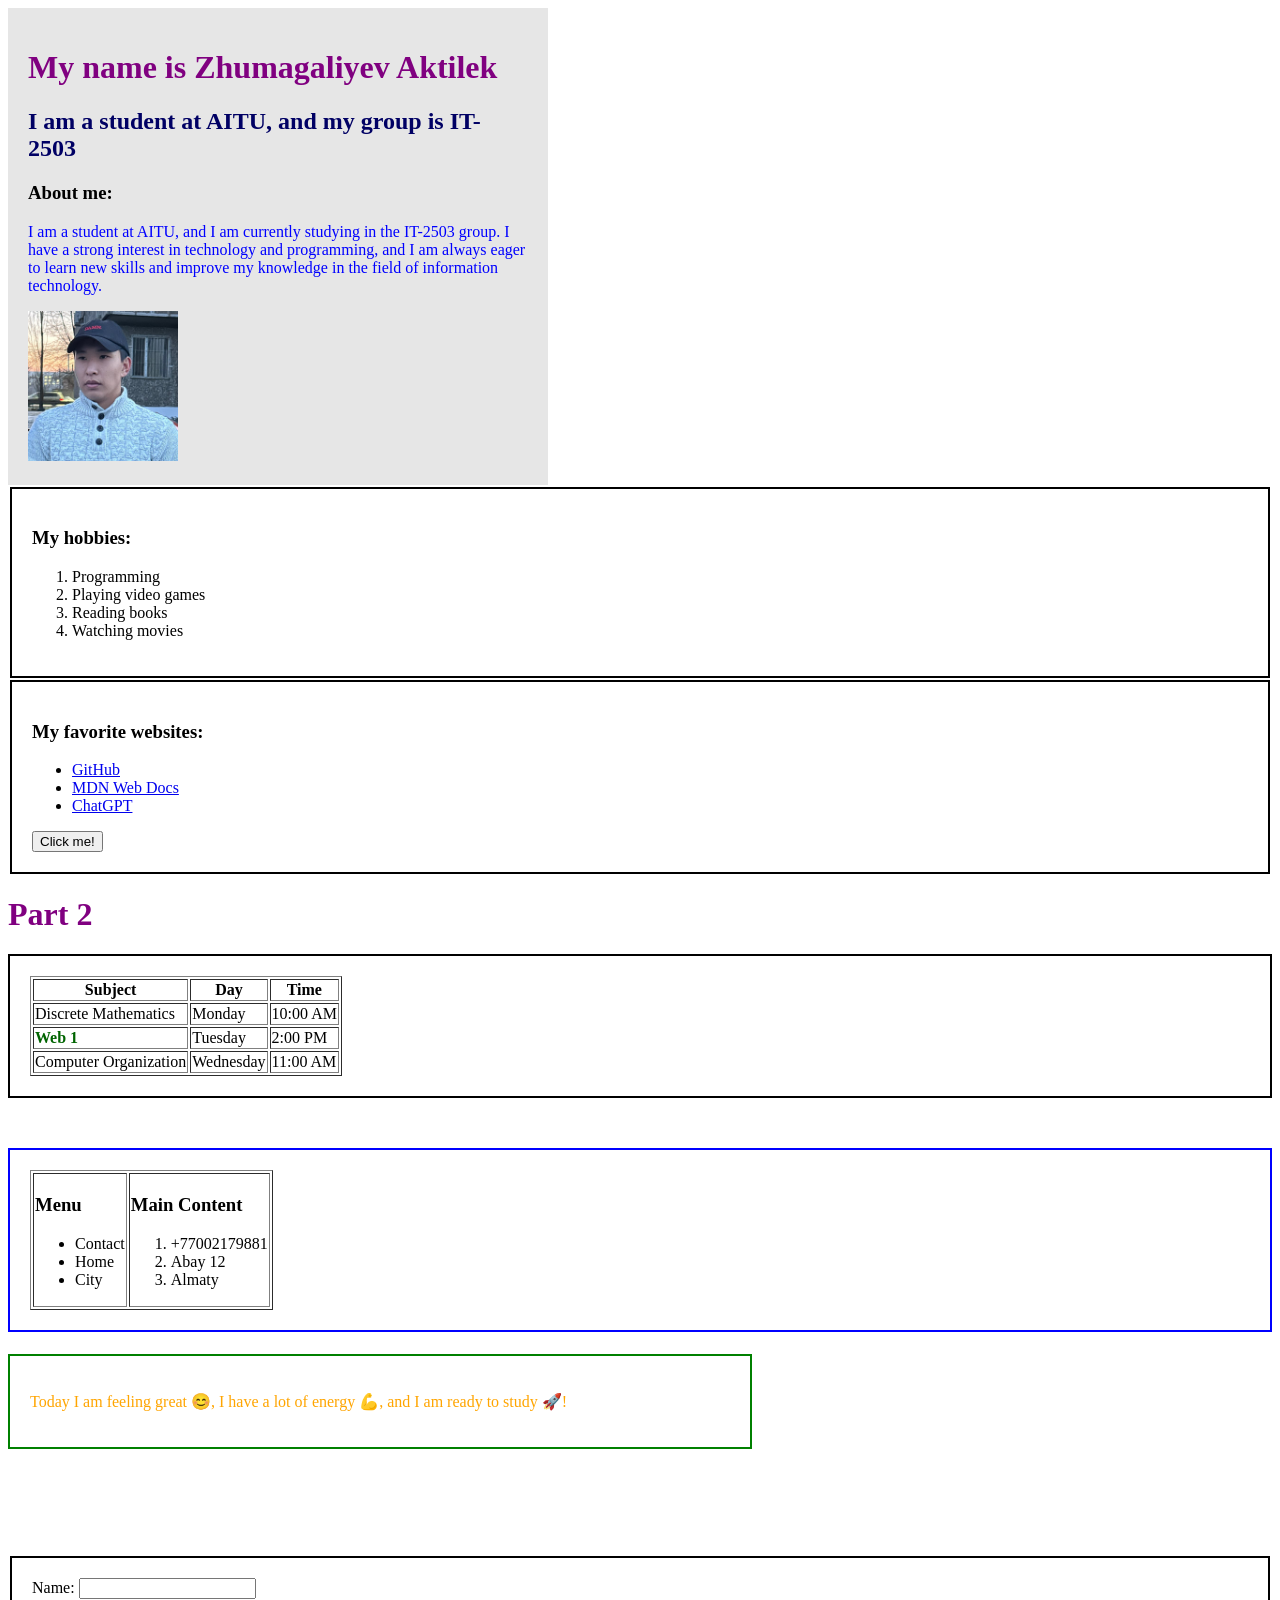
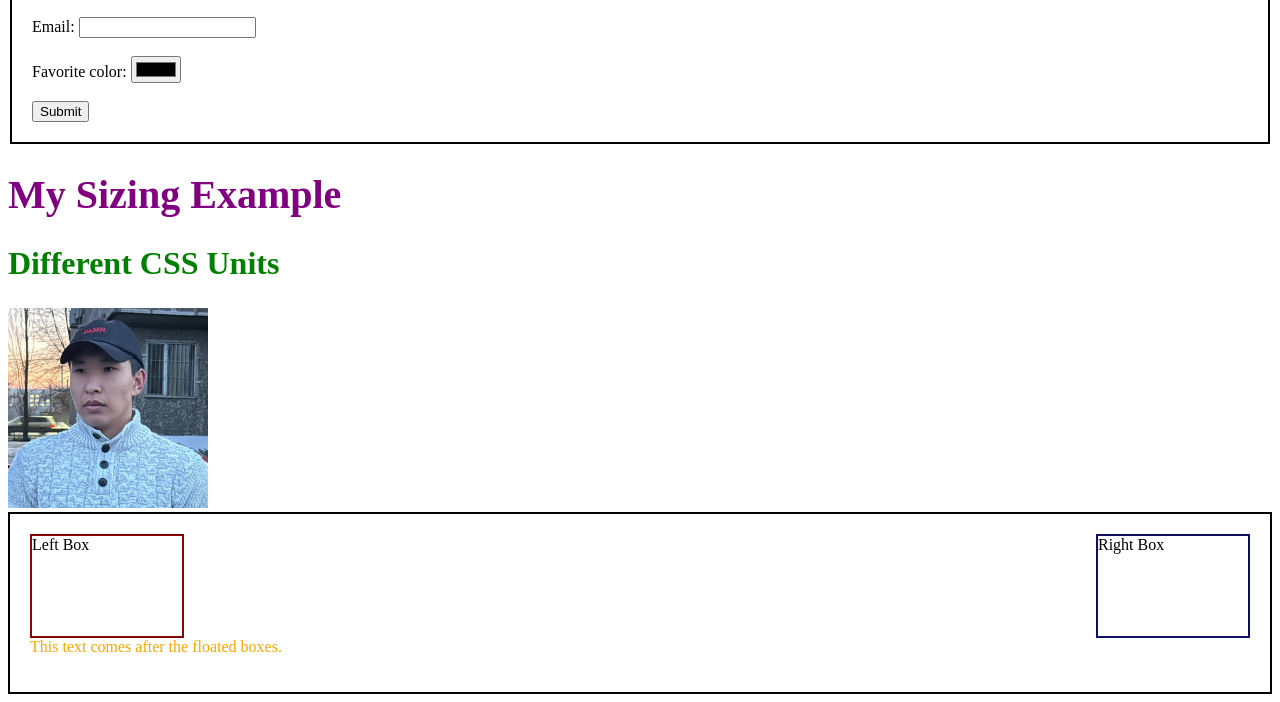
==== index.html @ 0fc62e65 "Change favicon path in index.html Updated the favicon path to point to the images directory." ====
<!DOCTYPE html>
<html lang="en">
<head>
  <meta charset="UTF-8">
  <meta name="viewport" content="width=device-width, initial-scale=1.0">
  <link rel="icon" type="image/png" href="images/logo-app.png">
  <link rel="stylesheet" href="styles.css" />
  <style>
    h1 {
      color: purple
    }
  </style>
  <title>My first webpage</title>
</head>
<body>
  <div class = "header">
  <h1>My name is Zhumagaliyev Aktilek</h1>
  <h2 id="main-title">I am a student at AITU, and my group is IT-2503</h2>
  <h3>About me:</h3>
  <p style="color:blue;">I am a student at AITU, and I am currently studying in the IT-2503 group. I have a strong interest in technology and programming, and I am always eager to learn new skills and improve my knowledge in the field of information technology.</p>
 <img src="images/77a40a22-1167-4877-a4f8-6dcf0f1b4155.jpg" alt="My photo" width="150" height="150">
</div> 

<div class="main-content">
  <h3>My hobbies:</h3>
  <ol>
    <li>Programming</li>
    <li>Playing video games</li>
    <li>Reading books</li>
    <li>Watching movies</li>
  </ol>
  </div>

  <div class="main-content">
  <h3>My favorite websites:</h3>
  <ul>
    <li><a href="https://www.github.com" target="_blank">GitHub</a></li>
    <li><a href="https://developer.mozilla.org/" target="_blank">MDN Web Docs</a></li>
    <li><a href="https://chatgpt.com/" target="_blank">ChatGPT</a></li>
  </ul>
  <button>Click me!</button>
  </div>

<h1>Part 2</h1>

<!-- Positioning example -->
<div class="position-container">

    <!-- Static -->
    <div class="static-box">
        <table border="1">
            <tr>
                <th>Subject</th>
                <th>Day</th>
                <th>Time</th>
            </tr>

            <tr>
                <td>Discrete Mathematics</td>
                <td>Monday</td>
                <td>10:00 AM</td>
            </tr>

            <tr>
                <td class="highlight">Web 1</td>
                <td>Tuesday</td>
                <td>2:00 PM</td>
            </tr>

            <tr>
                <td>Computer Organization</td>
                <td>Wednesday</td>
                <td>11:00 AM</td>
            </tr>
        </table>
    </div>

    <!-- Relative -->
    <div class="relative-box">
        <table border="1">
            <tr>
                <td>
                    <h3>Menu</h3>
                    <ul>
                        <li>Contact</li>
                        <li>Home</li>
                        <li>City</li>
                    </ul>
                </td>

                <td>
                    <h3>Main Content</h3>
                    <ol>
                        <li>+77002179881</li>
                        <li>Abay 12</li>
                        <li>Almaty</li>
                    </ol>
                </td>
            </tr>
        </table>
    </div>

    <!-- Absolute -->
    <div class="absolute-box">
        <p>
            Today I am feeling great 😊,
            I have a lot of energy 💪,
            and I am ready to study 🚀!
        </p>
    </div>

</div>

<!-- Form -->
<div class="main-content">
    <form>
        <label>Name:</label>
        <input type="text">
        <br><br>

        <label>Email:</label>
        <input type="email">
        <br><br>

        <label>Favorite color:</label>
        <input type="color">
        <br><br>

        <button>Submit</button>
    </form>
</div>

<div class="sizing-example">
    <h1>My Sizing Example</h1>
    <h2>Different CSS Units</h2>
    <img src="images/77a40a22-1167-4877-a4f8-6dcf0f1b4155.jpg" alt="My photo">
</div>

<div class="float-container">
    <div class="left-box">Left Box</div>
    <div class="right-box">Right Box</div>

    <p class="clear-text">
        This text comes after the floated boxes.
    </p>
</div>
</body>
</html>
---- styles.css ----
h2 {
  color: green
}

p {
  color: orange
}

.highlight {
  color: rgb(0, 100, 0);
  font-weight: bold;
}

#main-title {
    color: rgb(0, 0, 100);
    font-weight: bold;
}

.header {
    background-color: rgb(230, 230, 230);
    padding: 20px;
    width: 500px;
}

.main-content {
    border: 2px solid black;
    margin: 2px;
    padding: 20px;
}

.position-container {
    position: relative;
    min-height: 600px;
}

.static-box {
    position: static;
    border: 2px solid black;
    padding: 20px;
    margin-bottom: 40px;
}

.relative-box {
    position: relative;
    top: 10px;
    border: 2px solid blue;
    padding: 20px;
    margin-bottom: 40px;
}

.absolute-box {
    position: absolute;
    top: 400px;
    left: 0;
    border: 2px solid green;
    padding: 20px;
    width: 700px;
}

.sizing-example {
    font-size: 16px;
}

.sizing-example h1 {
    font-size: 40px;
}

.sizing-example h2 {
    font-size: 2em;
}

.sizing-example img {
    width: 50%;
    height: 200px;
    width: 200px
}

.float-container {
    border: 2px solid black;
    padding: 20px;
}

.left-box {
    float: left;
    width: 150px;
    height: 100px;
    border: 2px solid rgb(137, 4, 4);
}

.right-box {
    float: right;
    width: 150px;
    height: 100px;
    border: 2px solid rgb(16, 16, 99);
}

.clear-text {
    clear: both;
}
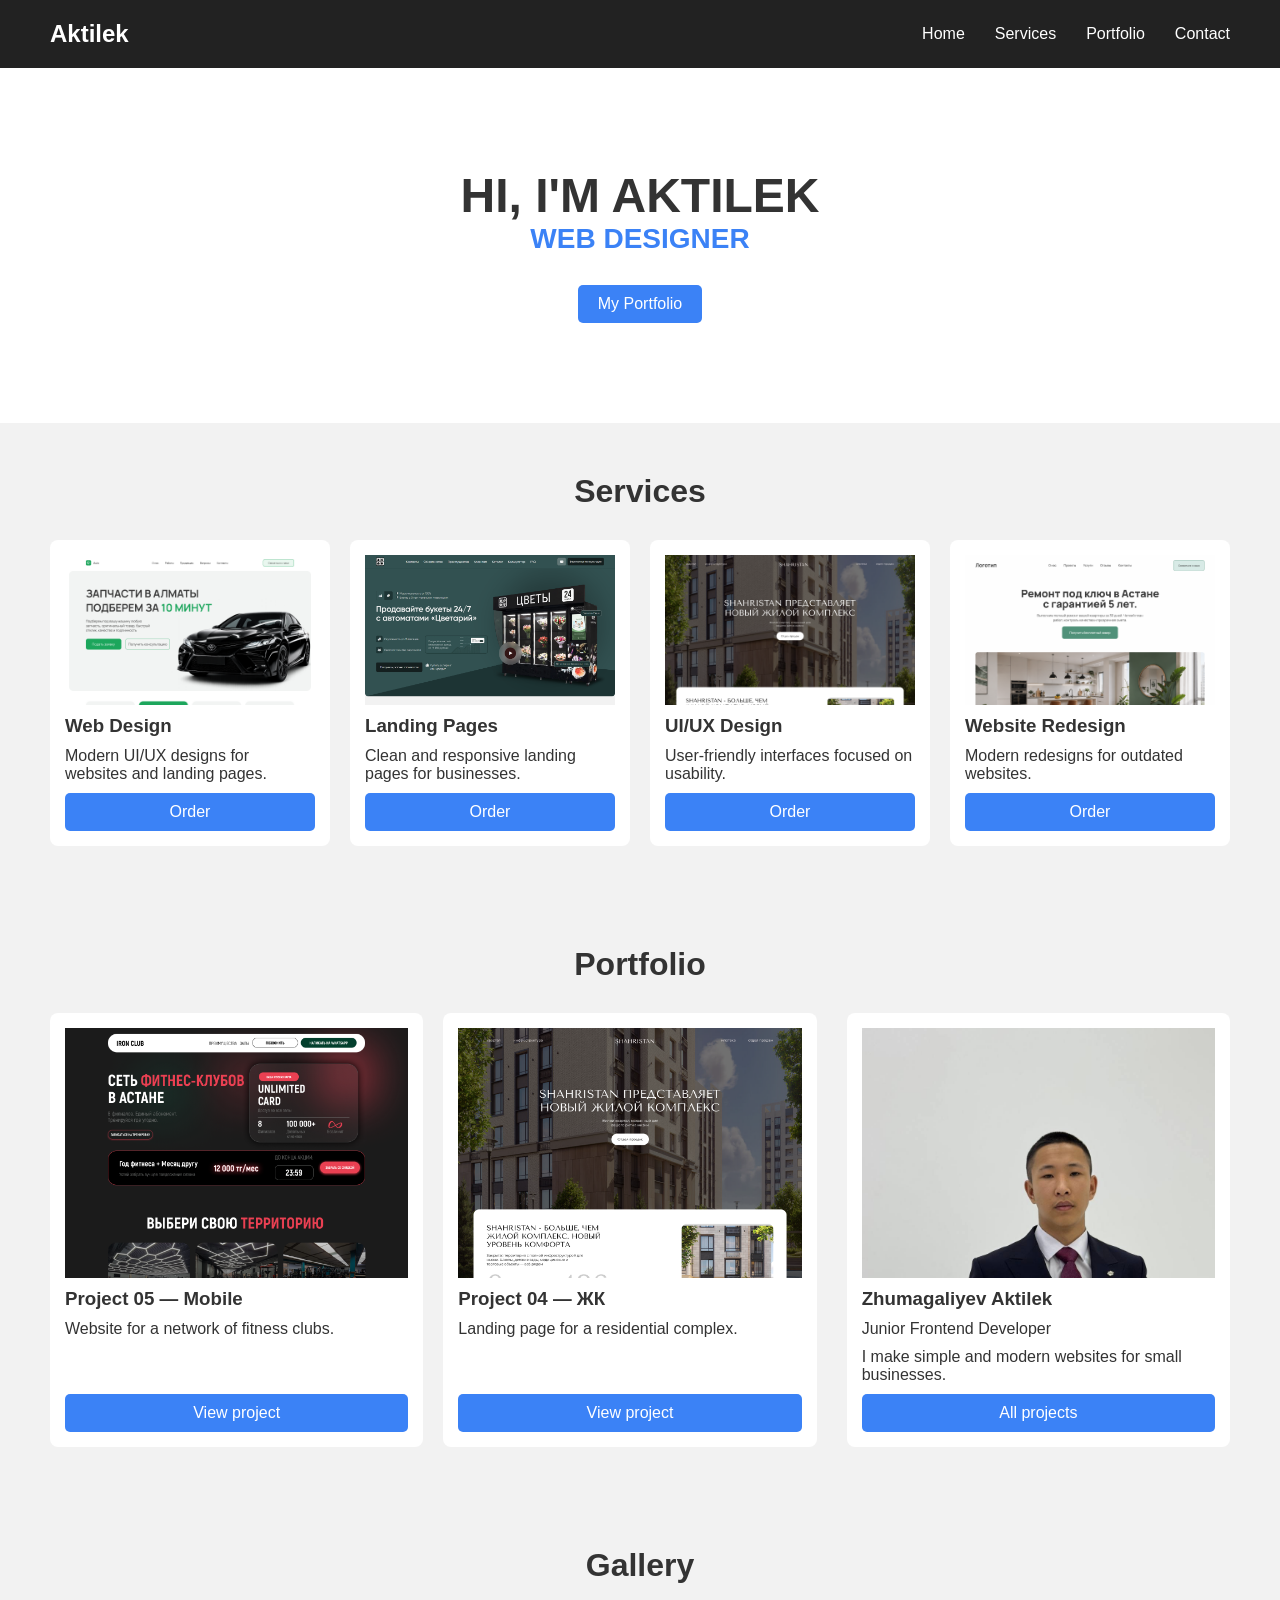
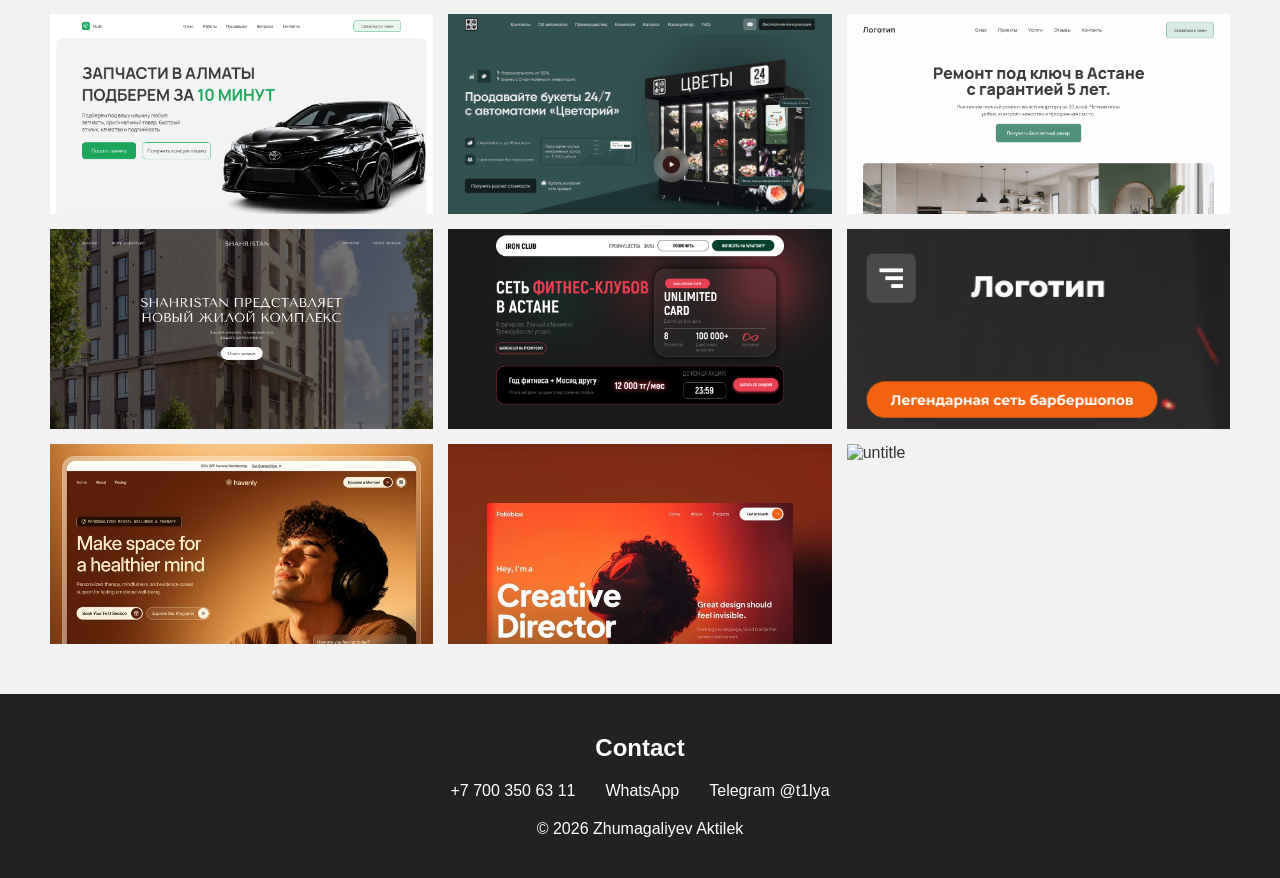
==== commit 0acf904e: "Assignment 2: Flexbox and Grid" ====
--- a/index.html
+++ b/index.html
@@ -1,148 +1,145 @@
 <!DOCTYPE html>
 <html lang="en">
 <head>
-  <meta charset="UTF-8">
-  <meta name="viewport" content="width=device-width, initial-scale=1.0">
-  <link rel="icon" type="image/png" href="images/logo-app.png">
-  <link rel="stylesheet" href="styles.css" />
-  <style>
-    h1 {
-      color: purple
-    }
-  </style>
-  <title>My first webpage</title>
+    <meta charset="UTF-8">
+    <meta name="viewport" content="width=device-width, initial-scale=1.0">
+    <title>Aktilek - Web Designer</title>
+    <link rel="stylesheet" href="styles.css">
 </head>
 <body>
-  <div class = "header">
-  <h1>My name is Zhumagaliyev Aktilek</h1>
-  <h2 id="main-title">I am a student at AITU, and my group is IT-2503</h2>
-  <h3>About me:</h3>
-  <p style="color:blue;">I am a student at AITU, and I am currently studying in the IT-2503 group. I have a strong interest in technology and programming, and I am always eager to learn new skills and improve my knowledge in the field of information technology.</p>
- <img src="images/77a40a22-1167-4877-a4f8-6dcf0f1b4155.jpg" alt="My photo" width="150" height="150">
-</div> 
 
-<div class="main-content">
-  <h3>My hobbies:</h3>
-  <ol>
-    <li>Programming</li>
-    <li>Playing video games</li>
-    <li>Reading books</li>
-    <li>Watching movies</li>
-  </ol>
-  </div>
+    <header class="header">
+        <div class="logo">Aktilek</div>
+        <nav class="nav">
+            <a href="#home">Home</a>
+            <a href="#services">Services</a>
+            <a href="#portfolio">Portfolio</a>
+            <a href="#contact">Contact</a>
+        </nav>
+    </header>
 
-  <div class="main-content">
-  <h3>My favorite websites:</h3>
-  <ul>
-    <li><a href="https://www.github.com" target="_blank">GitHub</a></li>
-    <li><a href="https://developer.mozilla.org/" target="_blank">MDN Web Docs</a></li>
-    <li><a href="https://chatgpt.com/" target="_blank">ChatGPT</a></li>
-  </ul>
-  <button>Click me!</button>
-  </div>
+    <section class="hero" id="home">
+        <h1>Hi, I'm Aktilek</h1>
+        <h2>Web Designer</h2>
+        <a href="portfolio.html" class="btn">My Portfolio</a>
+    </section>
 
-<h1>Part 2</h1>
+    <section id="services">
+        <h2 class="title">Services</h2>
 
-<!-- Positioning example -->
-<div class="position-container">
+        <div class="cards">
+            <div class="card">
+                <img src="images/iauto.png" alt="Web Design">
+                <h3>Web Design</h3>
+                <p>Modern UI/UX designs for websites and landing pages.</p>
+                <a href="https://wa.me/77003506311" class="btn">Order</a>
+            </div>
 
-    <!-- Static -->
-    <div class="static-box">
-        <table border="1">
-            <tr>
-                <th>Subject</th>
-                <th>Day</th>
-                <th>Time</th>
-            </tr>
+            <div class="card">
+                <img src="images/flowers.png" alt="Landing Pages">
+                <h3>Landing Pages</h3>
+                <p>Clean and responsive landing pages for businesses.</p>
+                <a href="https://wa.me/77003506311" class="btn">Order</a>
+            </div>
 
-            <tr>
-                <td>Discrete Mathematics</td>
-                <td>Monday</td>
-                <td>10:00 AM</td>
-            </tr>
+            <div class="card">
+                <img src="images/zhk.png" alt="UI/UX Design">
+                <h3>UI/UX Design</h3>
+                <p>User-friendly interfaces focused on usability.</p>
+                <a href="https://wa.me/77003506311" class="btn">Order</a>
+            </div>
 
-            <tr>
-                <td class="highlight">Web 1</td>
-                <td>Tuesday</td>
-                <td>2:00 PM</td>
-            </tr>
+            <div class="card">
+                <img src="images/remont.png" alt="Website Redesign">
+                <h3>Website Redesign</h3>
+                <p>Modern redesigns for outdated websites.</p>
+                <a href="https://wa.me/77003506311" class="btn">Order</a>
+            </div>
+        </div>
+    </section>
 
-            <tr>
-                <td>Computer Organization</td>
-                <td>Wednesday</td>
-                <td>11:00 AM</td>
-            </tr>
-        </table>
-    </div>
+    <section id="portfolio">
+        <h2 class="title">Portfolio</h2>
 
-    <!-- Relative -->
-    <div class="relative-box">
-        <table border="1">
-            <tr>
-                <td>
-                    <h3>Menu</h3>
-                    <ul>
-                        <li>Contact</li>
-                        <li>Home</li>
-                        <li>City</li>
-                    </ul>
-                </td>
+        <div class="portfolio">
+            <div class="projects">
+                <div class="project">
+                    <img src="images/fitness.png" alt="Mobile">
+                    <h3>Project 05 — Mobile</h3>
+                    <p>Website for a network of fitness clubs.</p>
+                    <a href="images/fitness.png" class="btn">View project</a>
+                </div>
 
-                <td>
-                    <h3>Main Content</h3>
-                    <ol>
-                        <li>+77002179881</li>
-                        <li>Abay 12</li>
-                        <li>Almaty</li>
-                    </ol>
-                </td>
-            </tr>
-        </table>
-    </div>
+                <div class="project">
+                    <img src="images/zhk.png" alt="ЖК">
+                    <h3>Project 04 — ЖК</h3>
+                    <p>Landing page for a residential complex.</p>
+                    <a href="images/zhk.png" class="btn">View project</a>
+                </div>
+            </div>
 
-    <!-- Absolute -->
-    <div class="absolute-box">
-        <p>
-            Today I am feeling great 😊,
-            I have a lot of energy 💪,
-            and I am ready to study 🚀!
-        </p>
-    </div>
+            <aside class="info">
+                <img src="images/photo.jpg" alt="Aktilek">
+                <h3>Zhumagaliyev Aktilek</h3>
+                <p>Junior Frontend Developer</p>
+                <p>I make simple and modern websites for small businesses.</p>
+                <a href="portfolio.html" class="btn">All projects</a>
+            </aside>
+        </div>
+    </section>
 
-</div>
+    <section id="gallery">
+        <h2 class="title">Gallery</h2>
 
-<!-- Form -->
-<div class="main-content">
-    <form>
-        <label>Name:</label>
-        <input type="text">
-        <br><br>
+        <div class="gallery">
+            <div class="gallery-item">
+                <img src="images/iauto.png" alt="iauto">
+                <p class="caption">Project 01 — iauto</p>
+            </div>
+            <div class="gallery-item">
+                <img src="images/flowers.png" alt="flowers">
+                <p class="caption">Project 02 — flowers</p>
+            </div>
+            <div class="gallery-item">
+                <img src="images/remont.png" alt="remont">
+                <p class="caption">Project 03 — remont</p>
+            </div>
+            <div class="gallery-item">
+                <img src="images/zhk.png" alt="ЖК">
+                <p class="caption">Project 04 — ЖК</p>
+            </div>
+            <div class="gallery-item">
+                <img src="images/fitness.png" alt="Mobile">
+                <p class="caption">Project 05 — Mobile</p>
+            </div>
+            <div class="gallery-item">
+                <img src="images/barber.png" alt="Барбер">
+                <p class="caption">Project 06 — Барбер</p>
+            </div>
+            <div class="gallery-item">
+                <img src="images/pin1.jpg" alt="untitle">
+                <p class="caption">Project 07 — untitle</p>
+            </div>
+            <div class="gallery-item">
+                <img src="images/pin2.jpg" alt="untitle">
+                <p class="caption">Project 08 — untitle</p>
+            </div>
+            <div class="gallery-item">
+                <img src="images/pin3.jpg" alt="untitle">
+                <p class="caption">Project 09 — untitle</p>
+            </div>
+        </div>
+    </section>
 
-        <label>Email:</label>
-        <input type="email">
-        <br><br>
+    <footer class="footer" id="contact">
+        <h2>Contact</h2>
+        <div class="contacts">
+            <a href="tel:+77003506311">+7 700 350 63 11</a>
+            <a href="https://wa.me/77003506311">WhatsApp</a>
+            <a href="https://t.me/t1lya">Telegram @t1lya</a>
+        </div>
+        <p>© 2026 Zhumagaliyev Aktilek</p>
+    </footer>
 
-        <label>Favorite color:</label>
-        <input type="color">
-        <br><br>
-
-        <button>Submit</button>
-    </form>
-</div>
-
-<div class="sizing-example">
-    <h1>My Sizing Example</h1>
-    <h2>Different CSS Units</h2>
-    <img src="images/77a40a22-1167-4877-a4f8-6dcf0f1b4155.jpg" alt="My photo">
-</div>
-
-<div class="float-container">
-    <div class="left-box">Left Box</div>
-    <div class="right-box">Right Box</div>
-
-    <p class="clear-text">
-        This text comes after the floated boxes.
-    </p>
-</div>
 </body>
 </html>
--- a/styles.css
+++ b/styles.css
@@ -1,99 +1,243 @@
-h2 {
-  color: green
-}
-
-p {
-  color: orange
-}
-
-.highlight {
-  color: rgb(0, 100, 0);
-  font-weight: bold;
-}
-
-#main-title {
-    color: rgb(0, 0, 100);
+* {
+    margin: 0;
+    padding: 0;
+    box-sizing: border-box;
+}
+
+body {
+    font-family: Arial, sans-serif;
+    color: #333;
+    background-color: #f2f2f2;
+}
+
+a {
+    color: inherit;
+    text-decoration: none;
+}
+
+img {
+    display: block;
+    width: 100%;
+}
+
+section {
+    padding: 50px;
+}
+
+.title {
+    text-align: center;
+    font-size: 32px;
+    margin-bottom: 30px;
+}
+
+.btn {
+    display: inline-block;
+    padding: 10px 20px;
+    background-color: #3b82f6;
+    color: white;
+    text-align: center;
+    border-radius: 5px;
+}
+
+.btn:hover {
+    background-color: #2563eb;
+}
+
+.header {
+    display: flex;
+    justify-content: space-between;
+    align-items: center;
+    padding: 20px 50px;
+    background-color: #222;
+    color: white;
+    grid-area: header;
+}
+
+.logo {
+    font-size: 24px;
     font-weight: bold;
 }
 
-.header {
-    background-color: rgb(230, 230, 230);
-    padding: 20px;
-    width: 500px;
-}
-
-.main-content {
-    border: 2px solid black;
-    margin: 2px;
-    padding: 20px;
-}
-
-.position-container {
+.nav {
+    display: flex;
+    gap: 30px;
+}
+
+.nav a:hover {
+    color: #3b82f6;
+}
+
+.hero {
+    padding: 100px 20px;
+    text-align: center;
+    background-color: white;
+}
+
+.hero h1 {
+    font-size: 48px;
+    text-transform: uppercase;
+}
+
+.hero h2 {
+    font-size: 28px;
+    color: #3b82f6;
+    text-transform: uppercase;
+    margin-bottom: 30px;
+}
+
+.cards {
+    display: flex;
+    gap: 20px;
+}
+
+.card {
+    flex: 1;
+    display: flex;
+    flex-direction: column;
+    gap: 10px;
+    padding: 15px;
+    background-color: white;
+    border-radius: 8px;
+}
+
+.card:hover {
+    box-shadow: 0 5px 15px rgba(0, 0, 0, 0.2);
+}
+
+.card img {
+    height: 150px;
+    object-fit: cover;
+    object-position: top;
+}
+
+.card p {
+    flex: 1;
+}
+
+.portfolio {
+    display: grid;
+    grid-template-columns: 2fr 1fr;
+    gap: 30px;
+}
+
+.projects {
+    display: grid;
+    grid-template-columns: 1fr 1fr;
+    gap: 20px;
+}
+
+.project {
+    display: flex;
+    flex-direction: column;
+    gap: 10px;
+    padding: 15px;
+    background-color: white;
+    border-radius: 8px;
+}
+
+.project img {
+    height: 250px;
+    object-fit: cover;
+    object-position: top;
+}
+
+.project p {
+    flex: 1;
+}
+
+.info {
+    display: flex;
+    flex-direction: column;
+    gap: 10px;
+    padding: 15px;
+    background-color: white;
+    border-radius: 8px;
+    align-self: start;
+}
+
+.info img {
+    height: 250px;
+    object-fit: cover;
+    object-position: top;
+}
+
+.gallery {
+    display: grid;
+    grid-template-columns: repeat(3, 1fr);
+    grid-template-rows: repeat(3, 200px);
+    gap: 15px;
+}
+
+.gallery-item {
     position: relative;
-    min-height: 600px;
-}
-
-.static-box {
-    position: static;
-    border: 2px solid black;
-    padding: 20px;
-    margin-bottom: 40px;
-}
-
-.relative-box {
-    position: relative;
-    top: 10px;
-    border: 2px solid blue;
-    padding: 20px;
-    margin-bottom: 40px;
-}
-
-.absolute-box {
+}
+
+.gallery-item img {
+    height: 100%;
+    object-fit: cover;
+    object-position: top;
+}
+
+.caption {
+    display: none;
     position: absolute;
-    top: 400px;
+    bottom: 0;
     left: 0;
-    border: 2px solid green;
-    padding: 20px;
-    width: 700px;
-}
-
-.sizing-example {
-    font-size: 16px;
-}
-
-.sizing-example h1 {
-    font-size: 40px;
-}
-
-.sizing-example h2 {
-    font-size: 2em;
-}
-
-.sizing-example img {
-    width: 50%;
-    height: 200px;
-    width: 200px
-}
-
-.float-container {
-    border: 2px solid black;
-    padding: 20px;
-}
-
-.left-box {
-    float: left;
+    width: 100%;
+    padding: 15px;
+    background-color: rgba(0, 0, 0, 0.7);
+    color: white;
+}
+
+.gallery-item:hover .caption {
+    display: block;
+}
+
+.footer {
+    padding: 40px 20px;
+    text-align: center;
+    background-color: #222;
+    color: white;
+    grid-area: footer;
+}
+
+.contacts {
+    display: flex;
+    justify-content: center;
+    gap: 30px;
+    margin: 20px 0;
+}
+
+.contacts a:hover {
+    color: #3b82f6;
+}
+
+.page {
+    display: grid;
+    grid-template-columns: 250px 1fr;
+    grid-template-rows: auto 1fr auto;
+    grid-template-areas:
+        "header header"
+        "sidebar main"
+        "footer footer";
+    min-height: 100vh;
+}
+
+.sidebar {
+    grid-area: sidebar;
+    display: flex;
+    flex-direction: column;
+    gap: 10px;
+    padding: 30px 20px;
+    background-color: white;
+}
+
+.avatar {
     width: 150px;
-    height: 100px;
-    border: 2px solid rgb(137, 4, 4);
-}
-
-.right-box {
-    float: right;
-    width: 150px;
-    height: 100px;
-    border: 2px solid rgb(16, 16, 99);
-}
-
-.clear-text {
-    clear: both;
-}
+    border-radius: 50%;
+}
+
+.main {
+    grid-area: main;
+    padding: 30px;
+}
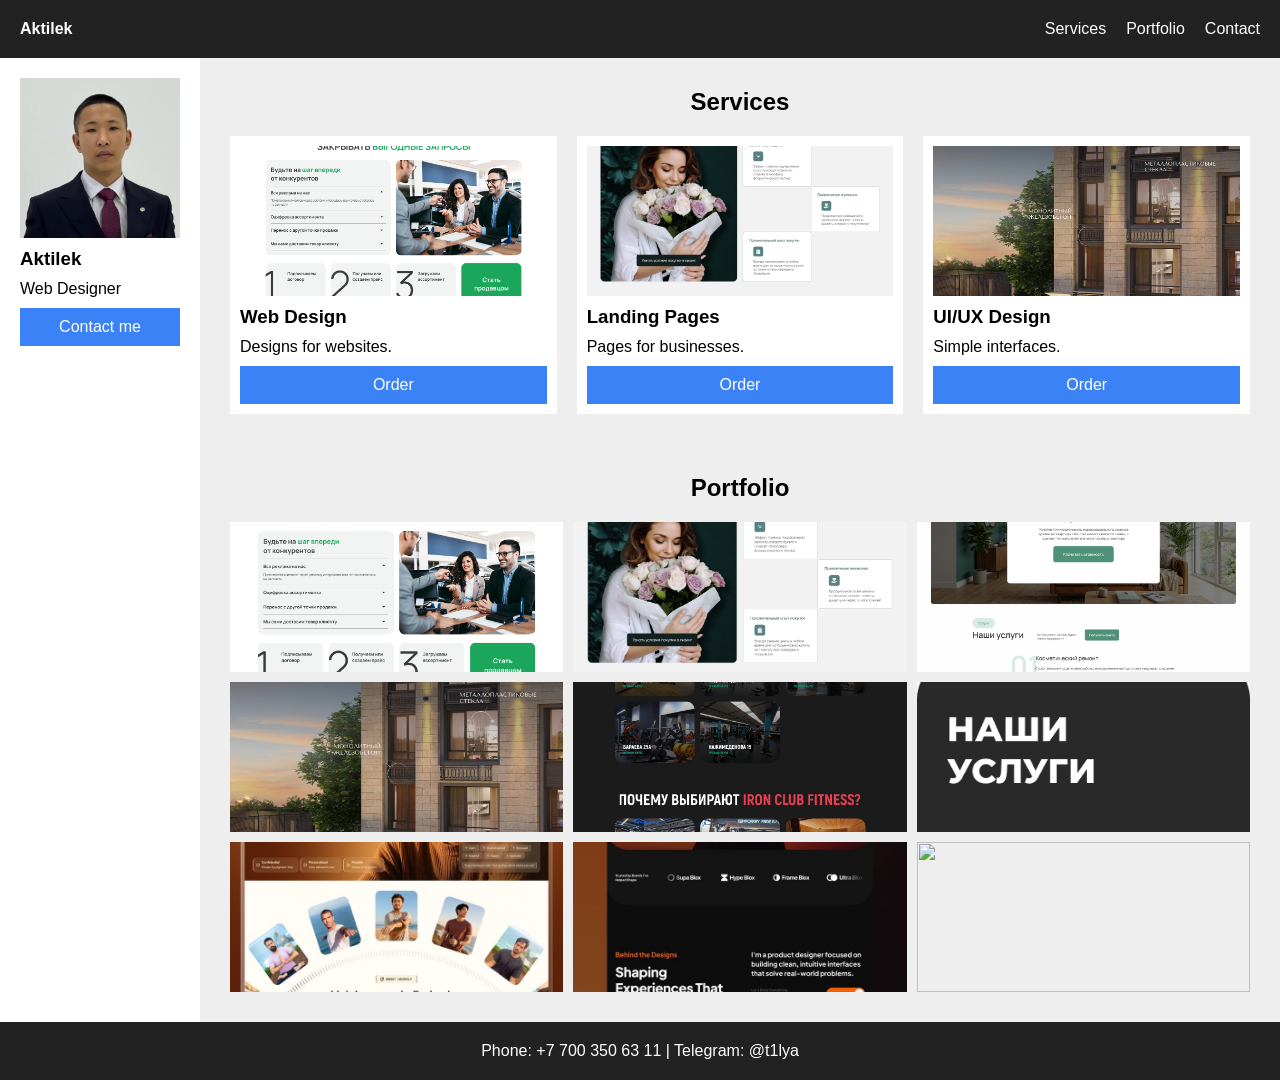
==== commit a9e3803f: "Rewrite page with Flexbox and Grid" ====
--- a/index.html
+++ b/index.html
@@ -3,143 +3,77 @@
 <head>
     <meta charset="UTF-8">
     <meta name="viewport" content="width=device-width, initial-scale=1.0">
-    <title>Aktilek - Web Designer</title>
-    <link rel="stylesheet" href="styles.css">
+    <title>Aktilek</title>
+    <link rel="stylesheet" href="styles.css?v=2">
 </head>
 <body>
 
+<div class="page">
+
     <header class="header">
-        <div class="logo">Aktilek</div>
+        <b>Aktilek</b>
         <nav class="nav">
-            <a href="#home">Home</a>
             <a href="#services">Services</a>
             <a href="#portfolio">Portfolio</a>
             <a href="#contact">Contact</a>
         </nav>
     </header>
 
-    <section class="hero" id="home">
-        <h1>Hi, I'm Aktilek</h1>
-        <h2>Web Designer</h2>
-        <a href="portfolio.html" class="btn">My Portfolio</a>
-    </section>
+    <aside class="sidebar">
+        <img src="images/avatar.jpg" alt="Aktilek">
+        <h3>Aktilek</h3>
+        <p>Web Designer</p>
+        <a href="https://wa.me/77003506311" class="btn">Contact me</a>
+    </aside>
 
-    <section id="services">
-        <h2 class="title">Services</h2>
+    <main class="main">
 
-        <div class="cards">
-            <div class="card">
-                <img src="images/iauto.png" alt="Web Design">
-                <h3>Web Design</h3>
-                <p>Modern UI/UX designs for websites and landing pages.</p>
-                <a href="https://wa.me/77003506311" class="btn">Order</a>
-            </div>
-
-            <div class="card">
-                <img src="images/flowers.png" alt="Landing Pages">
-                <h3>Landing Pages</h3>
-                <p>Clean and responsive landing pages for businesses.</p>
-                <a href="https://wa.me/77003506311" class="btn">Order</a>
-            </div>
-
-            <div class="card">
-                <img src="images/zhk.png" alt="UI/UX Design">
-                <h3>UI/UX Design</h3>
-                <p>User-friendly interfaces focused on usability.</p>
-                <a href="https://wa.me/77003506311" class="btn">Order</a>
-            </div>
-
-            <div class="card">
-                <img src="images/remont.png" alt="Website Redesign">
-                <h3>Website Redesign</h3>
-                <p>Modern redesigns for outdated websites.</p>
-                <a href="https://wa.me/77003506311" class="btn">Order</a>
-            </div>
-        </div>
-    </section>
-
-    <section id="portfolio">
-        <h2 class="title">Portfolio</h2>
-
-        <div class="portfolio">
-            <div class="projects">
-                <div class="project">
-                    <img src="images/fitness.png" alt="Mobile">
-                    <h3>Project 05 — Mobile</h3>
-                    <p>Website for a network of fitness clubs.</p>
-                    <a href="images/fitness.png" class="btn">View project</a>
+        <section id="services">
+            <h2>Services</h2>
+            <div class="cards">
+                <div class="card">
+                    <img src="images/iauto.png" alt="Web Design">
+                    <h3>Web Design</h3>
+                    <p>Designs for websites.</p>
+                    <a href="https://wa.me/77003506311" class="btn">Order</a>
                 </div>
-
-                <div class="project">
-                    <img src="images/zhk.png" alt="ЖК">
-                    <h3>Project 04 — ЖК</h3>
-                    <p>Landing page for a residential complex.</p>
-                    <a href="images/zhk.png" class="btn">View project</a>
+                <div class="card">
+                    <img src="images/flowers.png" alt="Landing">
+                    <h3>Landing Pages</h3>
+                    <p>Pages for businesses.</p>
+                    <a href="https://wa.me/77003506311" class="btn">Order</a>
+                </div>
+                <div class="card">
+                    <img src="images/zhk.png" alt="UI/UX">
+                    <h3>UI/UX Design</h3>
+                    <p>Simple interfaces.</p>
+                    <a href="https://wa.me/77003506311" class="btn">Order</a>
                 </div>
             </div>
+        </section>
 
-            <aside class="info">
-                <img src="images/photo.jpg" alt="Aktilek">
-                <h3>Zhumagaliyev Aktilek</h3>
-                <p>Junior Frontend Developer</p>
-                <p>I make simple and modern websites for small businesses.</p>
-                <a href="portfolio.html" class="btn">All projects</a>
-            </aside>
-        </div>
-    </section>
+        <section id="portfolio">
+            <h2>Portfolio</h2>
+            <div class="gallery">
+                <div class="item"><img src="images/iauto.png" alt=""><p class="caption">iauto</p></div>
+                <div class="item"><img src="images/flowers.png" alt=""><p class="caption">Flowers</p></div>
+                <div class="item"><img src="images/remont.png" alt=""><p class="caption">Remont</p></div>
+                <div class="item"><img src="images/zhk.png" alt=""><p class="caption">ЖК</p></div>
+                <div class="item"><img src="images/fitness.png" alt=""><p class="caption">Fitness</p></div>
+                <div class="item"><img src="images/barber.png" alt=""><p class="caption">Barber</p></div>
+                <div class="item"><img src="images/pin1.jpg" alt=""><p class="caption">Design 1</p></div>
+                <div class="item"><img src="images/pin2.jpg" alt=""><p class="caption">Design 2</p></div>
+                <div class="item"><img src="images/pin3.jpg" alt=""><p class="caption">Design 3</p></div>
+            </div>
+        </section>
 
-    <section id="gallery">
-        <h2 class="title">Gallery</h2>
-
-        <div class="gallery">
-            <div class="gallery-item">
-                <img src="images/iauto.png" alt="iauto">
-                <p class="caption">Project 01 — iauto</p>
-            </div>
-            <div class="gallery-item">
-                <img src="images/flowers.png" alt="flowers">
-                <p class="caption">Project 02 — flowers</p>
-            </div>
-            <div class="gallery-item">
-                <img src="images/remont.png" alt="remont">
-                <p class="caption">Project 03 — remont</p>
-            </div>
-            <div class="gallery-item">
-                <img src="images/zhk.png" alt="ЖК">
-                <p class="caption">Project 04 — ЖК</p>
-            </div>
-            <div class="gallery-item">
-                <img src="images/fitness.png" alt="Mobile">
-                <p class="caption">Project 05 — Mobile</p>
-            </div>
-            <div class="gallery-item">
-                <img src="images/barber.png" alt="Барбер">
-                <p class="caption">Project 06 — Барбер</p>
-            </div>
-            <div class="gallery-item">
-                <img src="images/pin1.jpg" alt="untitle">
-                <p class="caption">Project 07 — untitle</p>
-            </div>
-            <div class="gallery-item">
-                <img src="images/pin2.jpg" alt="untitle">
-                <p class="caption">Project 08 — untitle</p>
-            </div>
-            <div class="gallery-item">
-                <img src="images/pin3.jpg" alt="untitle">
-                <p class="caption">Project 09 — untitle</p>
-            </div>
-        </div>
-    </section>
+    </main>
 
     <footer class="footer" id="contact">
-        <h2>Contact</h2>
-        <div class="contacts">
-            <a href="tel:+77003506311">+7 700 350 63 11</a>
-            <a href="https://wa.me/77003506311">WhatsApp</a>
-            <a href="https://t.me/t1lya">Telegram @t1lya</a>
-        </div>
-        <p>© 2026 Zhumagaliyev Aktilek</p>
+        <p>Phone: +7 700 350 63 11 | Telegram: @t1lya</p>
     </footer>
+
+</div>
 
 </body>
 </html>
--- a/styles.css
+++ b/styles.css
@@ -6,8 +6,7 @@
 
 body {
     font-family: Arial, sans-serif;
-    color: #333;
-    background-color: #f2f2f2;
+    background-color: #eee;
 }
 
 a {
@@ -21,70 +20,65 @@
 }
 
 section {
-    padding: 50px;
+    padding: 30px;
 }
 
-.title {
+h2 {
     text-align: center;
-    font-size: 32px;
-    margin-bottom: 30px;
+    margin-bottom: 20px;
 }
 
 .btn {
-    display: inline-block;
-    padding: 10px 20px;
+    padding: 10px;
     background-color: #3b82f6;
     color: white;
     text-align: center;
-    border-radius: 5px;
 }
 
-.btn:hover {
-    background-color: #2563eb;
+
+/* Сетка страницы (Grid) */
+.page {
+    display: grid;
+    grid-template-columns: 200px 1fr;
+    grid-template-rows: auto 1fr auto;
+    grid-template-areas:
+        "header  header"
+        "sidebar main"
+        "footer  footer";
 }
 
+.header  { grid-area: header; }
+.sidebar { grid-area: sidebar; }
+.main    { grid-area: main; }
+.footer  { grid-area: footer; }
+
+
+/* Шапка (Flex) */
 .header {
     display: flex;
     justify-content: space-between;
-    align-items: center;
-    padding: 20px 50px;
+    padding: 20px;
     background-color: #222;
     color: white;
-    grid-area: header;
-}
-
-.logo {
-    font-size: 24px;
-    font-weight: bold;
 }
 
 .nav {
     display: flex;
-    gap: 30px;
+    gap: 20px;
 }
 
-.nav a:hover {
-    color: #3b82f6;
-}
 
-.hero {
-    padding: 100px 20px;
-    text-align: center;
+/* Левая колонка (Flex) */
+.sidebar {
+    display: flex;
+    flex-direction: column;
+    gap: 10px;
+    padding: 20px;
     background-color: white;
 }
 
-.hero h1 {
-    font-size: 48px;
-    text-transform: uppercase;
-}
 
-.hero h2 {
-    font-size: 28px;
-    color: #3b82f6;
-    text-transform: uppercase;
-    margin-bottom: 30px;
-}
-
+/* Карточки (Flex) */
 .cards {
     display: flex;
     gap: 20px;
@@ -95,149 +89,56 @@
     display: flex;
     flex-direction: column;
     gap: 10px;
-    padding: 15px;
+    padding: 10px;
     background-color: white;
-    border-radius: 8px;
 }
 
 .card:hover {
-    box-shadow: 0 5px 15px rgba(0, 0, 0, 0.2);
+    background-color: #ddd;
 }
 
 .card img {
     height: 150px;
     object-fit: cover;
-    object-position: top;
 }
 
-.card p {
-    flex: 1;
+
+/* Галерея (Grid) */
+.gallery {
+    display: grid;
+    grid-template-columns: 1fr 1fr 1fr;
+    grid-template-rows: 150px 150px 150px;
+    gap: 10px;
 }
 
-.portfolio {
-    display: grid;
-    grid-template-columns: 2fr 1fr;
-    gap: 30px;
-}
-
-.projects {
-    display: grid;
-    grid-template-columns: 1fr 1fr;
-    gap: 20px;
-}
-
-.project {
-    display: flex;
-    flex-direction: column;
-    gap: 10px;
-    padding: 15px;
-    background-color: white;
-    border-radius: 8px;
-}
-
-.project img {
-    height: 250px;
-    object-fit: cover;
-    object-position: top;
-}
-
-.project p {
-    flex: 1;
-}
-
-.info {
-    display: flex;
-    flex-direction: column;
-    gap: 10px;
-    padding: 15px;
-    background-color: white;
-    border-radius: 8px;
-    align-self: start;
-}
-
-.info img {
-    height: 250px;
-    object-fit: cover;
-    object-position: top;
-}
-
-.gallery {
-    display: grid;
-    grid-template-columns: repeat(3, 1fr);
-    grid-template-rows: repeat(3, 200px);
-    gap: 15px;
-}
-
-.gallery-item {
+.item {
     position: relative;
 }
 
-.gallery-item img {
+.item img {
     height: 100%;
     object-fit: cover;
-    object-position: top;
 }
 
 .caption {
     display: none;
     position: absolute;
     bottom: 0;
-    left: 0;
     width: 100%;
-    padding: 15px;
-    background-color: rgba(0, 0, 0, 0.7);
+    padding: 5px;
+    background-color: #222;
     color: white;
 }
 
-.gallery-item:hover .caption {
+.item:hover .caption {
     display: block;
 }
 
+
+/* Подвал */
 .footer {
-    padding: 40px 20px;
+    padding: 20px;
     text-align: center;
     background-color: #222;
     color: white;
-    grid-area: footer;
 }
-
-.contacts {
-    display: flex;
-    justify-content: center;
-    gap: 30px;
-    margin: 20px 0;
-}
-
-.contacts a:hover {
-    color: #3b82f6;
-}
-
-.page {
-    display: grid;
-    grid-template-columns: 250px 1fr;
-    grid-template-rows: auto 1fr auto;
-    grid-template-areas:
-        "header header"
-        "sidebar main"
-        "footer footer";
-    min-height: 100vh;
-}
-
-.sidebar {
-    grid-area: sidebar;
-    display: flex;
-    flex-direction: column;
-    gap: 10px;
-    padding: 30px 20px;
-    background-color: white;
-}
-
-.avatar {
-    width: 150px;
-    border-radius: 50%;
-}
-
-.main {
-    grid-area: main;
-    padding: 30px;
-}
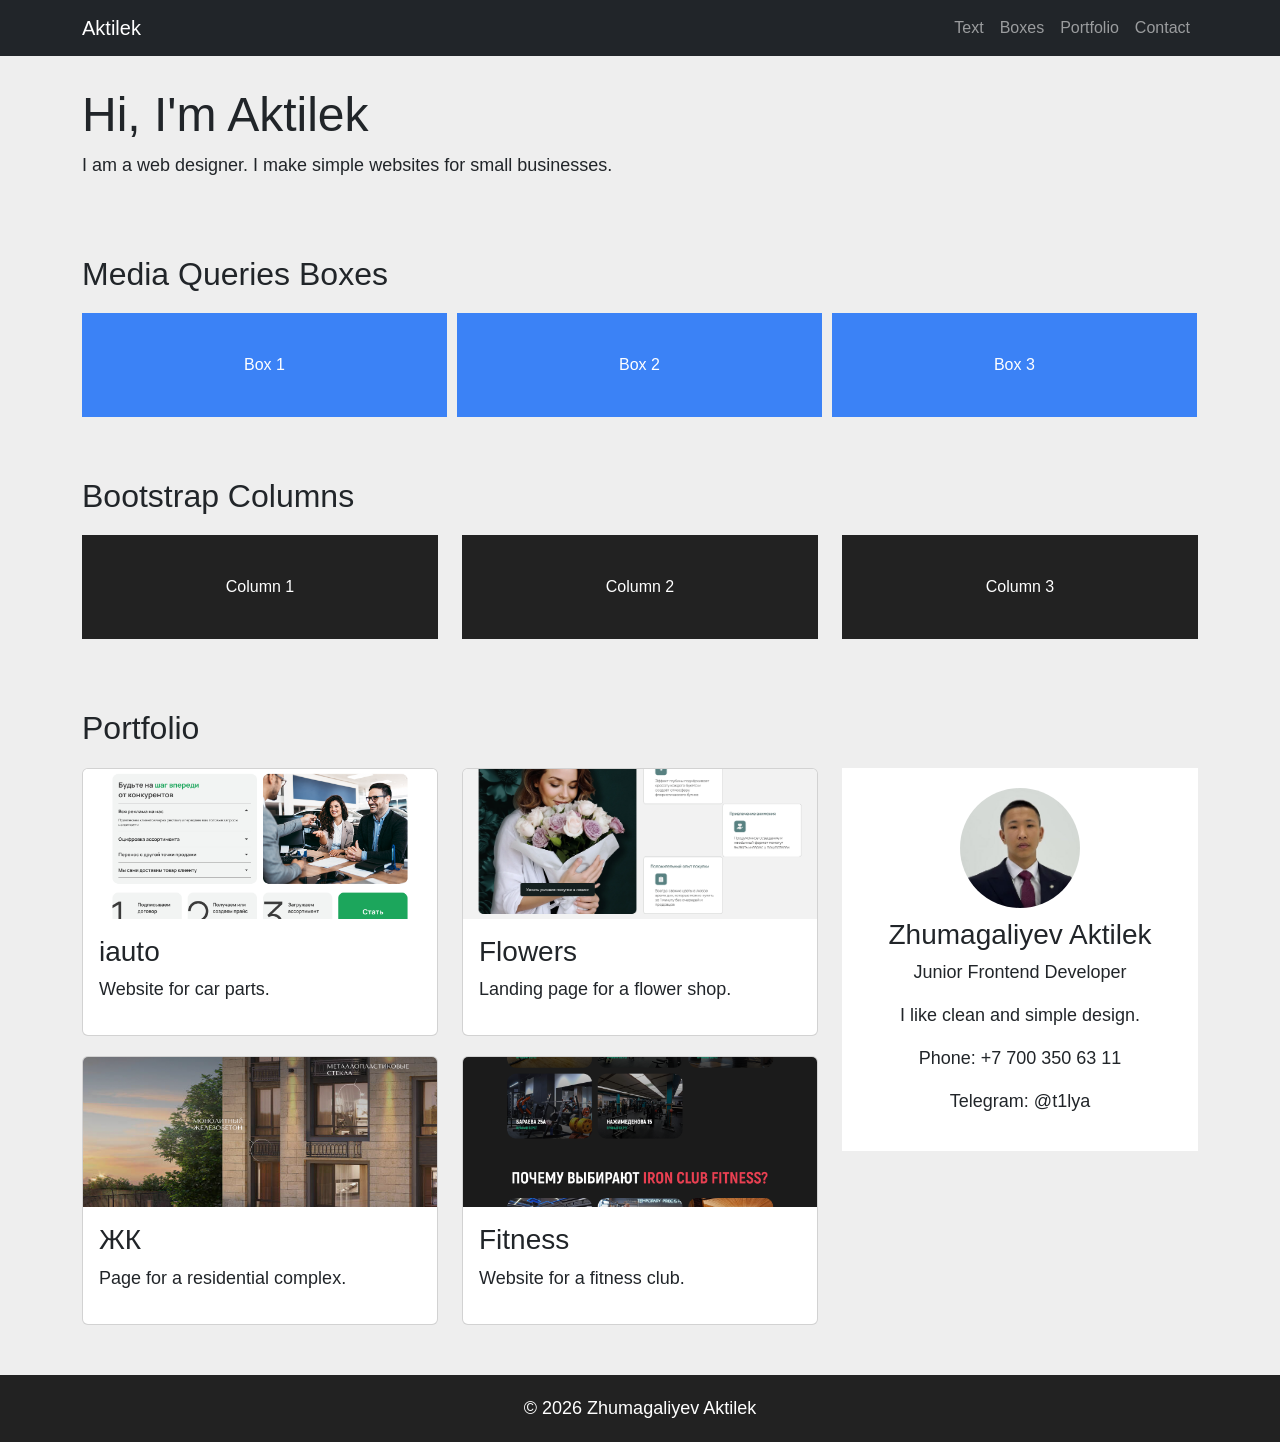
==== commit a19c9a1f: "Assignment 3: Media Queries and Bootstrap Grid" ====
--- a/index.html
+++ b/index.html
@@ -3,77 +3,126 @@
 <head>
     <meta charset="UTF-8">
     <meta name="viewport" content="width=device-width, initial-scale=1.0">
-    <title>Aktilek</title>
-    <link rel="stylesheet" href="styles.css?v=2">
+    <title>Aktilek - Portfolio</title>
+    <link rel="stylesheet" href="https://cdn.jsdelivr.net/npm/bootstrap@5.3.3/dist/css/bootstrap.min.css">
+    <link rel="stylesheet" href="styles.css?v=3">
 </head>
 <body>
 
-<div class="page">
+    <!-- Task 3: Bootstrap navbar -->
+    <nav class="navbar navbar-expand-md navbar-dark bg-dark">
+        <div class="container">
+            <a class="navbar-brand" href="#">Aktilek</a>
+            <button class="navbar-toggler" type="button" data-bs-toggle="collapse" data-bs-target="#menu">
+                <span class="navbar-toggler-icon"></span>
+            </button>
+            <div class="collapse navbar-collapse" id="menu">
+                <ul class="navbar-nav ms-auto">
+                    <li class="nav-item"><a class="nav-link" href="#text">Text</a></li>
+                    <li class="nav-item"><a class="nav-link" href="#boxes">Boxes</a></li>
+                    <li class="nav-item"><a class="nav-link" href="#portfolio">Portfolio</a></li>
+                    <li class="nav-item"><a class="nav-link" href="#contact">Contact</a></li>
+                </ul>
+            </div>
+        </div>
+    </nav>
 
-    <header class="header">
-        <b>Aktilek</b>
-        <nav class="nav">
-            <a href="#services">Services</a>
-            <a href="#portfolio">Portfolio</a>
-            <a href="#contact">Contact</a>
-        </nav>
-    </header>
+    <div class="container">
 
-    <aside class="sidebar">
-        <img src="images/avatar.jpg" alt="Aktilek">
-        <h3>Aktilek</h3>
-        <p>Web Designer</p>
-        <a href="https://wa.me/77003506311" class="btn">Contact me</a>
-    </aside>
+        <!-- Task 0: Responsive typography -->
+        <section id="text">
+            <h1>Hi, I'm Aktilek</h1>
+            <p>I am a web designer. I make simple websites for small businesses.</p>
+        </section>
 
-    <main class="main">
-
-        <section id="services">
-            <h2>Services</h2>
-            <div class="cards">
-                <div class="card">
-                    <img src="images/iauto.png" alt="Web Design">
-                    <h3>Web Design</h3>
-                    <p>Designs for websites.</p>
-                    <a href="https://wa.me/77003506311" class="btn">Order</a>
-                </div>
-                <div class="card">
-                    <img src="images/flowers.png" alt="Landing">
-                    <h3>Landing Pages</h3>
-                    <p>Pages for businesses.</p>
-                    <a href="https://wa.me/77003506311" class="btn">Order</a>
-                </div>
-                <div class="card">
-                    <img src="images/zhk.png" alt="UI/UX">
-                    <h3>UI/UX Design</h3>
-                    <p>Simple interfaces.</p>
-                    <a href="https://wa.me/77003506311" class="btn">Order</a>
-                </div>
+        <!-- Task 1: Media queries layout (no Bootstrap) -->
+        <section id="boxes">
+            <h2>Media Queries Boxes</h2>
+            <div class="boxes">
+                <div class="box">Box 1</div>
+                <div class="box">Box 2</div>
+                <div class="box">Box 3</div>
             </div>
         </section>
 
-        <section id="portfolio">
-            <h2>Portfolio</h2>
-            <div class="gallery">
-                <div class="item"><img src="images/iauto.png" alt=""><p class="caption">iauto</p></div>
-                <div class="item"><img src="images/flowers.png" alt=""><p class="caption">Flowers</p></div>
-                <div class="item"><img src="images/remont.png" alt=""><p class="caption">Remont</p></div>
-                <div class="item"><img src="images/zhk.png" alt=""><p class="caption">ЖК</p></div>
-                <div class="item"><img src="images/fitness.png" alt=""><p class="caption">Fitness</p></div>
-                <div class="item"><img src="images/barber.png" alt=""><p class="caption">Barber</p></div>
-                <div class="item"><img src="images/pin1.jpg" alt=""><p class="caption">Design 1</p></div>
-                <div class="item"><img src="images/pin2.jpg" alt=""><p class="caption">Design 2</p></div>
-                <div class="item"><img src="images/pin3.jpg" alt=""><p class="caption">Design 3</p></div>
+        <!-- Task 2: Bootstrap columns -->
+        <section>
+            <h2>Bootstrap Columns</h2>
+            <div class="row">
+                <div class="col-12 col-md-6 col-lg-4"><div class="column">Column 1</div></div>
+                <div class="col-12 col-md-6 col-lg-4"><div class="column">Column 2</div></div>
+                <div class="col-12 col-md-6 col-lg-4"><div class="column">Column 3</div></div>
             </div>
         </section>
 
-    </main>
+        <!-- Task 4: Portfolio -->
+        <section id="portfolio">
+            <h2>Portfolio</h2>
+            <div class="row">
 
-    <footer class="footer" id="contact">
-        <p>Phone: +7 700 350 63 11 | Telegram: @t1lya</p>
+                <!-- Left: projects -->
+                <div class="col-12 col-lg-8">
+                    <div class="row">
+                        <div class="col-12 col-md-6">
+                            <div class="card">
+                                <img src="images/iauto.png" class="card-img-top" alt="iauto">
+                                <div class="card-body">
+                                    <h3>iauto</h3>
+                                    <p>Website for car parts.</p>
+                                </div>
+                            </div>
+                        </div>
+                        <div class="col-12 col-md-6">
+                            <div class="card">
+                                <img src="images/flowers.png" class="card-img-top" alt="flowers">
+                                <div class="card-body">
+                                    <h3>Flowers</h3>
+                                    <p>Landing page for a flower shop.</p>
+                                </div>
+                            </div>
+                        </div>
+                        <div class="col-12 col-md-6">
+                            <div class="card">
+                                <img src="images/zhk.png" class="card-img-top" alt="zhk">
+                                <div class="card-body">
+                                    <h3>ЖК</h3>
+                                    <p>Page for a residential complex.</p>
+                                </div>
+                            </div>
+                        </div>
+                        <div class="col-12 col-md-6">
+                            <div class="card">
+                                <img src="images/fitness.png" class="card-img-top" alt="fitness">
+                                <div class="card-body">
+                                    <h3>Fitness</h3>
+                                    <p>Website for a fitness club.</p>
+                                </div>
+                            </div>
+                        </div>
+                    </div>
+                </div>
+
+                <!-- Right: sidebar -->
+                <div class="col-12 col-lg-4">
+                    <div class="sidebar">
+                        <img src="images/avatar.jpg" alt="Aktilek" class="avatar">
+                        <h3>Zhumagaliyev Aktilek</h3>
+                        <p>Junior Frontend Developer</p>
+                        <p class="hide-mobile">I like clean and simple design.</p>
+                        <p>Phone: +7 700 350 63 11</p>
+                        <p>Telegram: @t1lya</p>
+                    </div>
+                </div>
+
+            </div>
+        </section>
+
+    </div>
+
+    <footer id="contact">
+        <p>© 2026 Zhumagaliyev Aktilek</p>
     </footer>
 
-</div>
-
+    <script src="https://cdn.jsdelivr.net/npm/bootstrap@5.3.3/dist/js/bootstrap.bundle.min.js"></script>
 </body>
 </html>
--- a/styles.css
+++ b/styles.css
@@ -1,100 +1,43 @@
-* {
-    margin: 0;
-    padding: 0;
-    box-sizing: border-box;
-}
-
 body {
     font-family: Arial, sans-serif;
     background-color: #eee;
 }
 
-a {
-    color: inherit;
-    text-decoration: none;
-}
-
-img {
-    display: block;
-    width: 100%;
-}
-
 section {
-    padding: 30px;
+    padding: 30px 0;
 }
 
 h2 {
-    text-align: center;
     margin-bottom: 20px;
 }
 
-.btn {
-    padding: 10px;
+/* Task 1: boxes (only CSS) */
+.boxes {
+    display: flex;
+    flex-wrap: wrap;
+    gap: 10px;
+}
+
+.box {
+    width: calc(33.33% - 7px);
+    padding: 40px;
     background-color: #3b82f6;
     color: white;
     text-align: center;
 }
 
-
-/* Сетка страницы (Grid) */
-.page {
-    display: grid;
-    grid-template-columns: 200px 1fr;
-    grid-template-rows: auto 1fr auto;
-    grid-template-areas:
-        "header  header"
-        "sidebar main"
-        "footer  footer";
+/* Task 2: columns */
+.column {
+    padding: 40px;
+    margin-bottom: 10px;
+    background-color: #222;
+    color: white;
+    text-align: center;
 }
 
-.header  { grid-area: header; }
-.sidebar { grid-area: sidebar; }
-.main    { grid-area: main; }
-.footer  { grid-area: footer; }
-
-
-/* Шапка (Flex) */
-.header {
-    display: flex;
-    justify-content: space-between;
-    padding: 20px;
-    background-color: #222;
-    color: white;
-}
-
-.nav {
-    display: flex;
-    gap: 20px;
-}
-
-
-/* Левая колонка (Flex) */
-.sidebar {
-    display: flex;
-    flex-direction: column;
-    gap: 10px;
-    padding: 20px;
-    background-color: white;
-}
-
-
-/* Карточки (Flex) */
-.cards {
-    display: flex;
-    gap: 20px;
-}
-
+/* Task 4: portfolio */
 .card {
-    flex: 1;
-    display: flex;
-    flex-direction: column;
-    gap: 10px;
-    padding: 10px;
-    background-color: white;
-}
-
-.card:hover {
-    background-color: #ddd;
+    margin-bottom: 20px;
 }
 
 .card img {
@@ -102,43 +45,59 @@
     object-fit: cover;
 }
 
-
-/* Галерея (Grid) */
-.gallery {
-    display: grid;
-    grid-template-columns: 1fr 1fr 1fr;
-    grid-template-rows: 150px 150px 150px;
-    gap: 10px;
+.sidebar {
+    padding: 20px;
+    background-color: white;
+    text-align: center;
 }
 
-.item {
-    position: relative;
+.avatar {
+    width: 120px;
+    border-radius: 50%;
+    margin-bottom: 10px;
 }
 
-.item img {
-    height: 100%;
-    object-fit: cover;
-}
-
-.caption {
-    display: none;
-    position: absolute;
-    bottom: 0;
-    width: 100%;
-    padding: 5px;
-    background-color: #222;
-    color: white;
-}
-
-.item:hover .caption {
-    display: block;
-}
-
-
-/* Подвал */
-.footer {
+footer {
     padding: 20px;
     text-align: center;
     background-color: #222;
     color: white;
 }
+
+footer p {
+    margin: 0;
+}
+
+/* ===== Media Queries ===== */
+
+/* Desktop (default) */
+h1 { font-size: 48px; }
+p  { font-size: 18px; }
+
+/* Tablet */
+@media (max-width: 992px) {
+    h1 { font-size: 36px; }
+    p  { font-size: 16px; }
+
+    .box {
+        width: calc(50% - 5px);
+    }
+}
+
+/* Mobile */
+@media (max-width: 576px) {
+    h1 { font-size: 26px; }
+    p  { font-size: 14px; }
+
+    section {
+        padding: 15px 0;
+    }
+
+    .box {
+        width: 100%;
+    }
+
+    .hide-mobile {
+        display: none;
+    }
+}
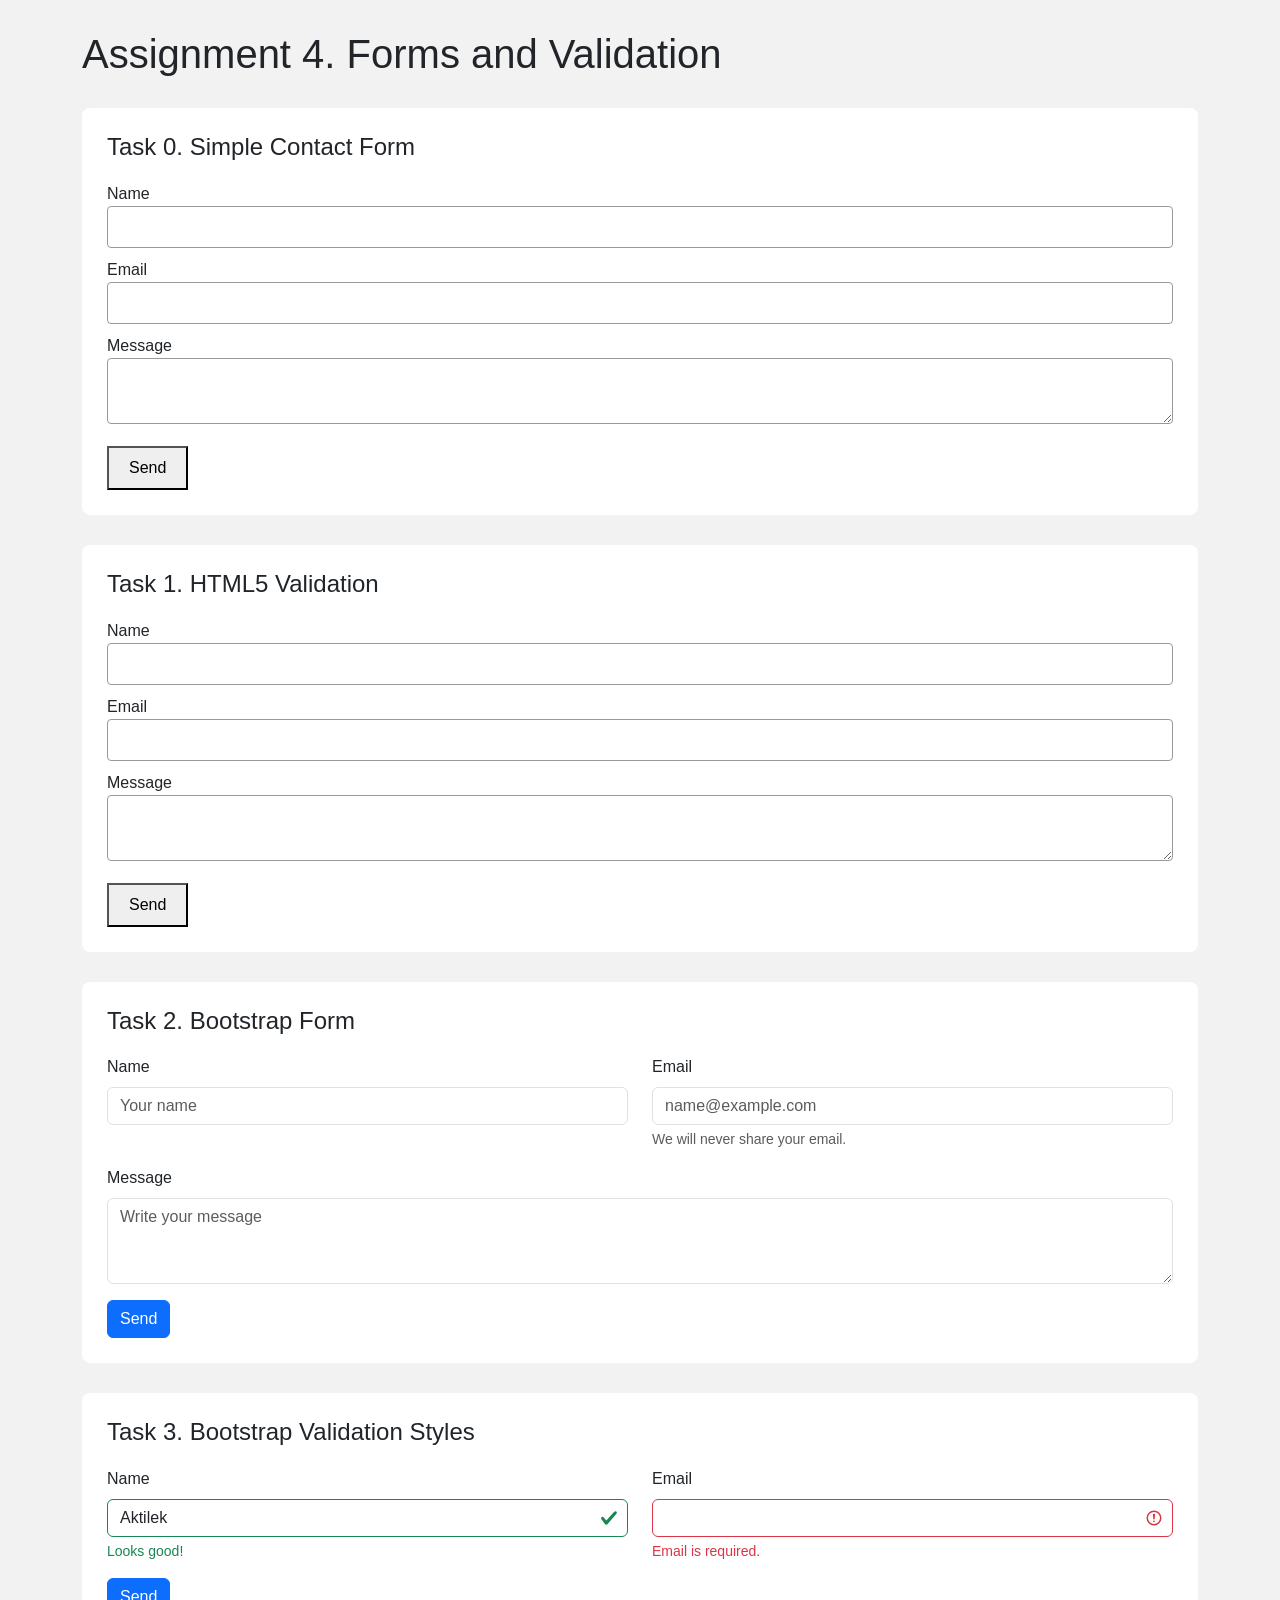
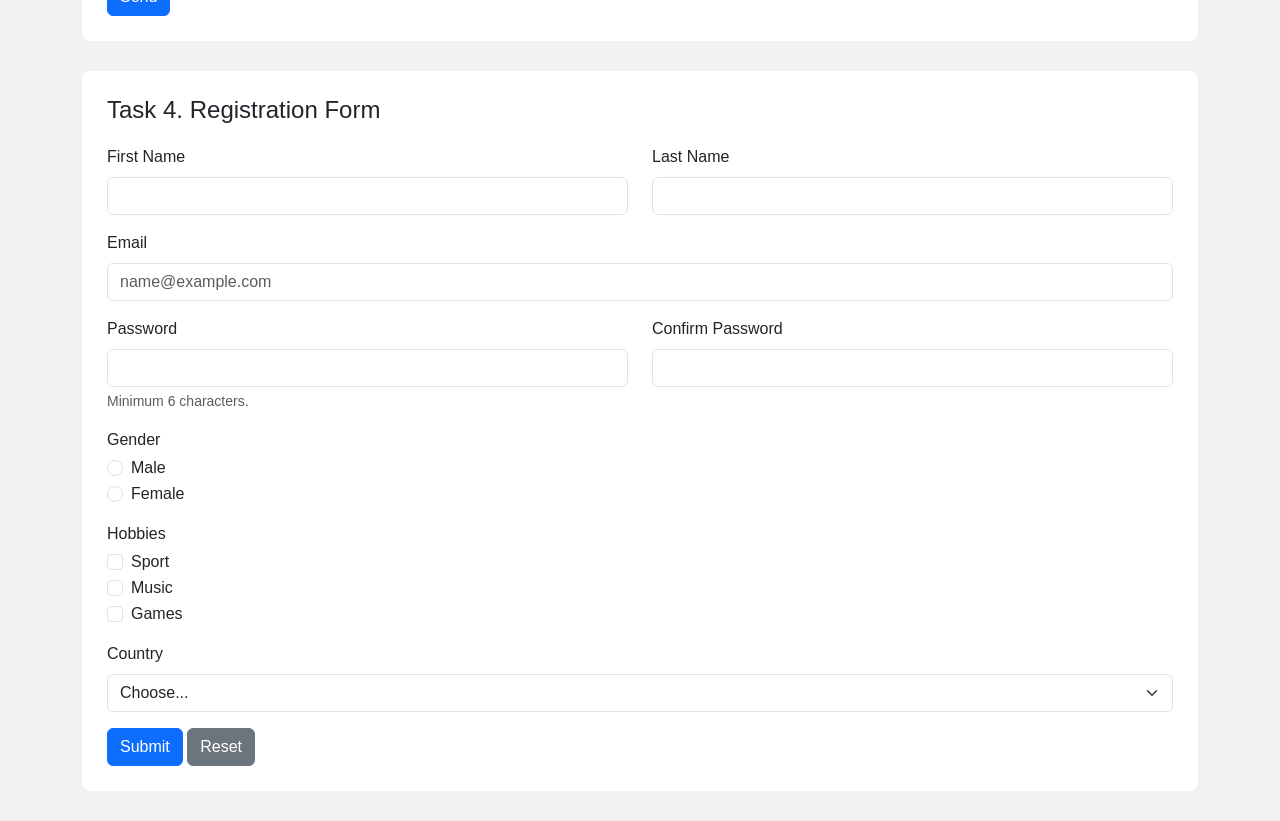
==== commit 4849423c: "Assignment 4: Forms and Validation" ====
--- a/index.html
+++ b/index.html
@@ -3,126 +3,195 @@
 <head>
     <meta charset="UTF-8">
     <meta name="viewport" content="width=device-width, initial-scale=1.0">
-    <title>Aktilek - Portfolio</title>
+    <title>Assignment 4 - Forms</title>
     <link rel="stylesheet" href="https://cdn.jsdelivr.net/npm/bootstrap@5.3.3/dist/css/bootstrap.min.css">
-    <link rel="stylesheet" href="styles.css?v=3">
+    <link rel="stylesheet" href="styles.css?v=4">
 </head>
 <body>
 
-    <!-- Task 3: Bootstrap navbar -->
-    <nav class="navbar navbar-expand-md navbar-dark bg-dark">
-        <div class="container">
-            <a class="navbar-brand" href="#">Aktilek</a>
-            <button class="navbar-toggler" type="button" data-bs-toggle="collapse" data-bs-target="#menu">
-                <span class="navbar-toggler-icon"></span>
-            </button>
-            <div class="collapse navbar-collapse" id="menu">
-                <ul class="navbar-nav ms-auto">
-                    <li class="nav-item"><a class="nav-link" href="#text">Text</a></li>
-                    <li class="nav-item"><a class="nav-link" href="#boxes">Boxes</a></li>
-                    <li class="nav-item"><a class="nav-link" href="#portfolio">Portfolio</a></li>
-                    <li class="nav-item"><a class="nav-link" href="#contact">Contact</a></li>
-                </ul>
-            </div>
-        </div>
-    </nav>
-
     <div class="container">
 
-        <!-- Task 0: Responsive typography -->
-        <section id="text">
-            <h1>Hi, I'm Aktilek</h1>
-            <p>I am a web designer. I make simple websites for small businesses.</p>
+        <h1>Assignment 4. Forms and Validation</h1>
+
+        <!-- Task 0 -->
+        <section id="task0">
+            <h2>Task 0. Simple Contact Form</h2>
+            <form action="#">
+                <label for="name0">Name</label>
+                <input type="text" id="name0">
+
+                <label for="email0">Email</label>
+                <input type="email" id="email0">
+
+                <label for="message0">Message</label>
+                <textarea id="message0"></textarea>
+
+                <button type="submit">Send</button>
+            </form>
         </section>
 
-        <!-- Task 1: Media queries layout (no Bootstrap) -->
-        <section id="boxes">
-            <h2>Media Queries Boxes</h2>
-            <div class="boxes">
-                <div class="box">Box 1</div>
-                <div class="box">Box 2</div>
-                <div class="box">Box 3</div>
-            </div>
+        <!-- Task 1 -->
+        <section id="task1">
+            <h2>Task 1. HTML5 Validation</h2>
+            <form action="#">
+                <label for="name1">Name</label>
+                <input type="text" id="name1" required minlength="2" maxlength="30">
+
+                <label for="email1">Email</label>
+                <input type="email" id="email1" required>
+
+                <label for="message1">Message</label>
+                <textarea id="message1" required maxlength="200"></textarea>
+
+                <button type="submit">Send</button>
+            </form>
         </section>
 
-        <!-- Task 2: Bootstrap columns -->
-        <section>
-            <h2>Bootstrap Columns</h2>
-            <div class="row">
-                <div class="col-12 col-md-6 col-lg-4"><div class="column">Column 1</div></div>
-                <div class="col-12 col-md-6 col-lg-4"><div class="column">Column 2</div></div>
-                <div class="col-12 col-md-6 col-lg-4"><div class="column">Column 3</div></div>
-            </div>
+        <!-- Task 2 -->
+        <section id="task2">
+            <h2>Task 2. Bootstrap Form</h2>
+            <form action="#">
+                <div class="row">
+                    <div class="col-12 col-md-6 mb-3">
+                        <label for="name2" class="form-label">Name</label>
+                        <input type="text" class="form-control" id="name2" placeholder="Your name">
+                    </div>
+                    <div class="col-12 col-md-6 mb-3">
+                        <label for="email2" class="form-label">Email</label>
+                        <input type="email" class="form-control" id="email2" placeholder="name@example.com">
+                        <div class="form-text">We will never share your email.</div>
+                    </div>
+                </div>
+                <div class="mb-3">
+                    <label for="message2" class="form-label">Message</label>
+                    <textarea class="form-control" id="message2" rows="3" placeholder="Write your message"></textarea>
+                </div>
+                <button type="submit" class="btn btn-primary">Send</button>
+            </form>
         </section>
 
-        <!-- Task 4: Portfolio -->
-        <section id="portfolio">
-            <h2>Portfolio</h2>
-            <div class="row">
+        <!-- Task 3 -->
+        <section id="task3">
+            <h2>Task 3. Bootstrap Validation Styles</h2>
+            <form action="#">
+                <div class="row">
+                    <div class="col-12 col-md-6 mb-3">
+                        <label for="name3" class="form-label">Name</label>
+                        <input type="text" class="form-control is-valid" id="name3" value="Aktilek">
+                        <div class="valid-feedback">Looks good!</div>
+                    </div>
+                    <div class="col-12 col-md-6 mb-3">
+                        <label for="email3" class="form-label">Email</label>
+                        <input type="email" class="form-control is-invalid" id="email3">
+                        <div class="invalid-feedback">Email is required.</div>
+                    </div>
+                </div>
+                <button type="submit" class="btn btn-primary">Send</button>
+            </form>
+        </section>
 
-                <!-- Left: projects -->
-                <div class="col-12 col-lg-8">
-                    <div class="row">
-                        <div class="col-12 col-md-6">
-                            <div class="card">
-                                <img src="images/iauto.png" class="card-img-top" alt="iauto">
-                                <div class="card-body">
-                                    <h3>iauto</h3>
-                                    <p>Website for car parts.</p>
-                                </div>
-                            </div>
-                        </div>
-                        <div class="col-12 col-md-6">
-                            <div class="card">
-                                <img src="images/flowers.png" class="card-img-top" alt="flowers">
-                                <div class="card-body">
-                                    <h3>Flowers</h3>
-                                    <p>Landing page for a flower shop.</p>
-                                </div>
-                            </div>
-                        </div>
-                        <div class="col-12 col-md-6">
-                            <div class="card">
-                                <img src="images/zhk.png" class="card-img-top" alt="zhk">
-                                <div class="card-body">
-                                    <h3>ЖК</h3>
-                                    <p>Page for a residential complex.</p>
-                                </div>
-                            </div>
-                        </div>
-                        <div class="col-12 col-md-6">
-                            <div class="card">
-                                <img src="images/fitness.png" class="card-img-top" alt="fitness">
-                                <div class="card-body">
-                                    <h3>Fitness</h3>
-                                    <p>Website for a fitness club.</p>
-                                </div>
-                            </div>
-                        </div>
+        <!-- Task 4 -->
+        <section id="task4">
+            <h2>Task 4. Registration Form</h2>
+            <form class="needs-validation" novalidate>
+                <div class="row">
+                    <div class="col-12 col-md-6 mb-3">
+                        <label for="firstName" class="form-label">First Name</label>
+                        <input type="text" class="form-control" id="firstName" required>
+                        <div class="valid-feedback">Looks good!</div>
+                        <div class="invalid-feedback">First name is required.</div>
+                    </div>
+                    <div class="col-12 col-md-6 mb-3">
+                        <label for="lastName" class="form-label">Last Name</label>
+                        <input type="text" class="form-control" id="lastName" required>
+                        <div class="valid-feedback">Looks good!</div>
+                        <div class="invalid-feedback">Last name is required.</div>
                     </div>
                 </div>
 
-                <!-- Right: sidebar -->
-                <div class="col-12 col-lg-4">
-                    <div class="sidebar">
-                        <img src="images/avatar.jpg" alt="Aktilek" class="avatar">
-                        <h3>Zhumagaliyev Aktilek</h3>
-                        <p>Junior Frontend Developer</p>
-                        <p class="hide-mobile">I like clean and simple design.</p>
-                        <p>Phone: +7 700 350 63 11</p>
-                        <p>Telegram: @t1lya</p>
+                <div class="mb-3">
+                    <label for="email4" class="form-label">Email</label>
+                    <input type="email" class="form-control" id="email4" placeholder="name@example.com" required>
+                    <div class="valid-feedback">Looks good!</div>
+                    <div class="invalid-feedback">Enter a correct email.</div>
+                </div>
+
+                <div class="row">
+                    <div class="col-12 col-md-6 mb-3">
+                        <label for="password" class="form-label">Password</label>
+                        <input type="password" class="form-control" id="password" minlength="6" required>
+                        <div class="form-text">Minimum 6 characters.</div>
+                        <div class="valid-feedback">Looks good!</div>
+                        <div class="invalid-feedback">Password must have at least 6 characters.</div>
+                    </div>
+                    <div class="col-12 col-md-6 mb-3">
+                        <label for="password2" class="form-label">Confirm Password</label>
+                        <input type="password" class="form-control" id="password2" minlength="6" required>
+                        <div class="valid-feedback">Looks good!</div>
+                        <div class="invalid-feedback">Please confirm your password.</div>
                     </div>
                 </div>
 
-            </div>
+                <div class="mb-3">
+                    <p class="mb-1">Gender</p>
+                    <div class="form-check">
+                        <input class="form-check-input" type="radio" name="gender" id="male" required>
+                        <label class="form-check-label" for="male">Male</label>
+                    </div>
+                    <div class="form-check">
+                        <input class="form-check-input" type="radio" name="gender" id="female" required>
+                        <label class="form-check-label" for="female">Female</label>
+                    </div>
+                </div>
+
+                <div class="mb-3">
+                    <p class="mb-1">Hobbies</p>
+                    <div class="form-check">
+                        <input class="form-check-input" type="checkbox" id="sport">
+                        <label class="form-check-label" for="sport">Sport</label>
+                    </div>
+                    <div class="form-check">
+                        <input class="form-check-input" type="checkbox" id="music">
+                        <label class="form-check-label" for="music">Music</label>
+                    </div>
+                    <div class="form-check">
+                        <input class="form-check-input" type="checkbox" id="games">
+                        <label class="form-check-label" for="games">Games</label>
+                    </div>
+                </div>
+
+                <div class="mb-3">
+                    <label for="country" class="form-label">Country</label>
+                    <select class="form-select" id="country" required>
+                        <option value="">Choose...</option>
+                        <option>Kazakhstan</option>
+                        <option>Russia</option>
+                        <option>Uzbekistan</option>
+                        <option>Kyrgyzstan</option>
+                    </select>
+                    <div class="valid-feedback">Looks good!</div>
+                    <div class="invalid-feedback">Please choose a country.</div>
+                </div>
+
+                <button type="submit" class="btn btn-primary">Submit</button>
+                <button type="reset" class="btn btn-secondary">Reset</button>
+            </form>
         </section>
 
     </div>
 
-    <footer id="contact">
-        <p>© 2026 Zhumagaliyev Aktilek</p>
-    </footer>
+    <script>
+        const form = document.querySelector('.needs-validation');
 
-    <script src="https://cdn.jsdelivr.net/npm/bootstrap@5.3.3/dist/js/bootstrap.bundle.min.js"></script>
+        form.addEventListener('submit', function (event) {
+            event.preventDefault();
+            form.classList.add('was-validated');
+        });
+
+        form.addEventListener('reset', function () {
+            form.classList.remove('was-validated');
+        });
+    </script>
+
 </body>
 </html>
--- a/styles.css
+++ b/styles.css
@@ -1,103 +1,52 @@
 body {
     font-family: Arial, sans-serif;
-    background-color: #eee;
+    background-color: #f2f2f2;
+}
+
+h1 {
+    margin: 30px 0;
 }
 
 section {
-    padding: 30px 0;
+    margin-bottom: 30px;
+    padding: 25px;
+    background-color: white;
+    border-radius: 8px;
 }
 
 h2 {
+    font-size: 24px;
     margin-bottom: 20px;
 }
 
-/* Task 1: boxes (only CSS) */
-.boxes {
-    display: flex;
-    flex-wrap: wrap;
-    gap: 10px;
+#task0 label,
+#task1 label {
+    display: block;
+    margin-top: 10px;
 }
 
-.box {
-    width: calc(33.33% - 7px);
-    padding: 40px;
-    background-color: #3b82f6;
-    color: white;
-    text-align: center;
+#task0 input,
+#task0 textarea,
+#task1 input,
+#task1 textarea {
+    width: 100%;
+    padding: 8px;
+    border: 1px solid #999;
+    border-radius: 4px;
 }
 
-/* Task 2: columns */
-.column {
-    padding: 40px;
-    margin-bottom: 10px;
-    background-color: #222;
-    color: white;
-    text-align: center;
+#task0 button,
+#task1 button {
+    margin-top: 15px;
+    padding: 8px 20px;
 }
 
-/* Task 4: portfolio */
-.card {
-    margin-bottom: 20px;
-}
+@media (max-width: 576px) {
+    h1 {
+        font-size: 26px;
+    }
 
-.card img {
-    height: 150px;
-    object-fit: cover;
-}
-
-.sidebar {
-    padding: 20px;
-    background-color: white;
-    text-align: center;
-}
-
-.avatar {
-    width: 120px;
-    border-radius: 50%;
-    margin-bottom: 10px;
-}
-
-footer {
-    padding: 20px;
-    text-align: center;
-    background-color: #222;
-    color: white;
-}
-
-footer p {
-    margin: 0;
-}
-
-/* ===== Media Queries ===== */
-
-/* Desktop (default) */
-h1 { font-size: 48px; }
-p  { font-size: 18px; }
-
-/* Tablet */
-@media (max-width: 992px) {
-    h1 { font-size: 36px; }
-    p  { font-size: 16px; }
-
-    .box {
-        width: calc(50% - 5px);
+    section {
+        padding: 15px;
     }
 }
-
-/* Mobile */
-@media (max-width: 576px) {
-    h1 { font-size: 26px; }
-    p  { font-size: 14px; }
-
-    section {
-        padding: 15px 0;
-    }
-
-    .box {
-        width: 100%;
-    }
-
-    .hide-mobile {
-        display: none;
-    }
-}
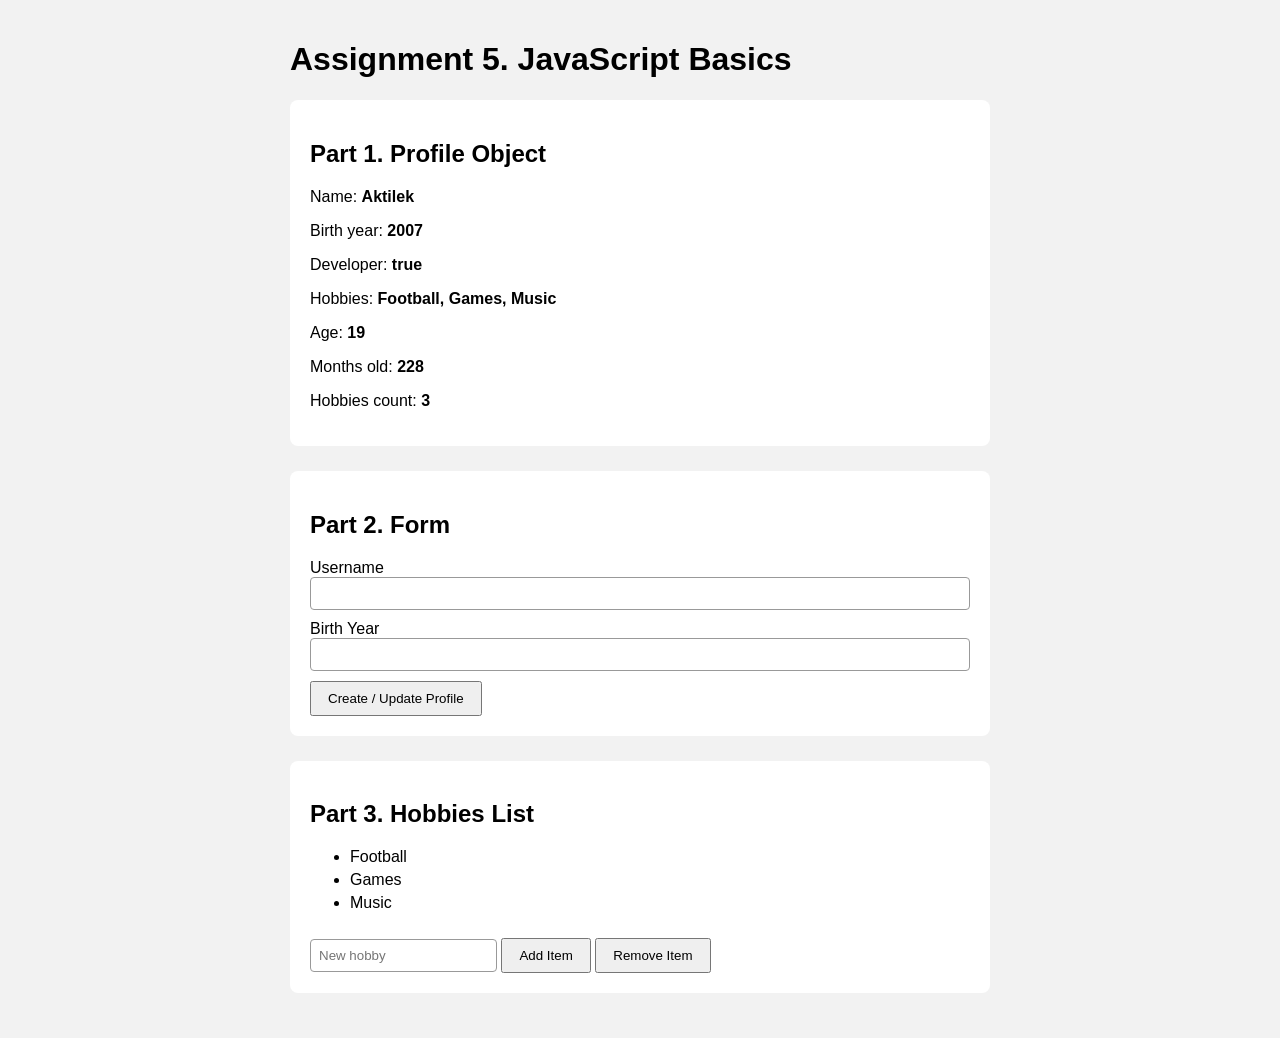
==== commit 8b242b24: "Assignment 5: JavaScript Basics" ====
--- a/index.html
+++ b/index.html
@@ -3,195 +3,51 @@
 <head>
     <meta charset="UTF-8">
     <meta name="viewport" content="width=device-width, initial-scale=1.0">
-    <title>Assignment 4 - Forms</title>
-    <link rel="stylesheet" href="https://cdn.jsdelivr.net/npm/bootstrap@5.3.3/dist/css/bootstrap.min.css">
-    <link rel="stylesheet" href="styles.css?v=4">
+    <title>Assignment 5 - JavaScript</title>
+    <link rel="stylesheet" href="styles.css?v=5">
 </head>
 <body>
 
-    <div class="container">
+    <h1>Assignment 5. JavaScript Basics</h1>
 
-        <h1>Assignment 4. Forms and Validation</h1>
+    <section id="part1">
+        <h2>Part 1. Profile Object</h2>
+        <p>Name: <span id="showName"></span></p>
+        <p>Birth year: <span id="showYear"></span></p>
+        <p>Developer: <span id="showDev"></span></p>
+        <p>Hobbies: <span id="showHobbies"></span></p>
+        <p>Age: <span id="showAge"></span></p>
+        <p>Months old: <span id="showMonths"></span></p>
+        <p>Hobbies count: <span id="showCount"></span></p>
+    </section>
 
-        <!-- Task 0 -->
-        <section id="task0">
-            <h2>Task 0. Simple Contact Form</h2>
-            <form action="#">
-                <label for="name0">Name</label>
-                <input type="text" id="name0">
+    <section id="part2">
+        <h2>Part 2. Form</h2>
+        <form id="profileForm">
+            <label for="username">Username</label>
+            <input type="text" id="username" required>
 
-                <label for="email0">Email</label>
-                <input type="email" id="email0">
+            <label for="birthYear">Birth Year</label>
+            <input type="number" id="birthYear" min="1900" max="2026" required>
 
-                <label for="message0">Message</label>
-                <textarea id="message0"></textarea>
+            <button type="submit">Create / Update Profile</button>
+        </form>
+    </section>
 
-                <button type="submit">Send</button>
-            </form>
-        </section>
+    <section id="part3">
+        <h2>Part 3. Hobbies List</h2>
+        <ul id="hobbyList">
+            <li>Football</li>
+            <li>Games</li>
+            <li>Music</li>
+        </ul>
 
-        <!-- Task 1 -->
-        <section id="task1">
-            <h2>Task 1. HTML5 Validation</h2>
-            <form action="#">
-                <label for="name1">Name</label>
-                <input type="text" id="name1" required minlength="2" maxlength="30">
+        <input type="text" id="newItem" placeholder="New hobby">
+        <button id="addBtn">Add Item</button>
+        <button id="removeBtn">Remove Item</button>
+    </section>
 
-                <label for="email1">Email</label>
-                <input type="email" id="email1" required>
-
-                <label for="message1">Message</label>
-                <textarea id="message1" required maxlength="200"></textarea>
-
-                <button type="submit">Send</button>
-            </form>
-        </section>
-
-        <!-- Task 2 -->
-        <section id="task2">
-            <h2>Task 2. Bootstrap Form</h2>
-            <form action="#">
-                <div class="row">
-                    <div class="col-12 col-md-6 mb-3">
-                        <label for="name2" class="form-label">Name</label>
-                        <input type="text" class="form-control" id="name2" placeholder="Your name">
-                    </div>
-                    <div class="col-12 col-md-6 mb-3">
-                        <label for="email2" class="form-label">Email</label>
-                        <input type="email" class="form-control" id="email2" placeholder="name@example.com">
-                        <div class="form-text">We will never share your email.</div>
-                    </div>
-                </div>
-                <div class="mb-3">
-                    <label for="message2" class="form-label">Message</label>
-                    <textarea class="form-control" id="message2" rows="3" placeholder="Write your message"></textarea>
-                </div>
-                <button type="submit" class="btn btn-primary">Send</button>
-            </form>
-        </section>
-
-        <!-- Task 3 -->
-        <section id="task3">
-            <h2>Task 3. Bootstrap Validation Styles</h2>
-            <form action="#">
-                <div class="row">
-                    <div class="col-12 col-md-6 mb-3">
-                        <label for="name3" class="form-label">Name</label>
-                        <input type="text" class="form-control is-valid" id="name3" value="Aktilek">
-                        <div class="valid-feedback">Looks good!</div>
-                    </div>
-                    <div class="col-12 col-md-6 mb-3">
-                        <label for="email3" class="form-label">Email</label>
-                        <input type="email" class="form-control is-invalid" id="email3">
-                        <div class="invalid-feedback">Email is required.</div>
-                    </div>
-                </div>
-                <button type="submit" class="btn btn-primary">Send</button>
-            </form>
-        </section>
-
-        <!-- Task 4 -->
-        <section id="task4">
-            <h2>Task 4. Registration Form</h2>
-            <form class="needs-validation" novalidate>
-                <div class="row">
-                    <div class="col-12 col-md-6 mb-3">
-                        <label for="firstName" class="form-label">First Name</label>
-                        <input type="text" class="form-control" id="firstName" required>
-                        <div class="valid-feedback">Looks good!</div>
-                        <div class="invalid-feedback">First name is required.</div>
-                    </div>
-                    <div class="col-12 col-md-6 mb-3">
-                        <label for="lastName" class="form-label">Last Name</label>
-                        <input type="text" class="form-control" id="lastName" required>
-                        <div class="valid-feedback">Looks good!</div>
-                        <div class="invalid-feedback">Last name is required.</div>
-                    </div>
-                </div>
-
-                <div class="mb-3">
-                    <label for="email4" class="form-label">Email</label>
-                    <input type="email" class="form-control" id="email4" placeholder="name@example.com" required>
-                    <div class="valid-feedback">Looks good!</div>
-                    <div class="invalid-feedback">Enter a correct email.</div>
-                </div>
-
-                <div class="row">
-                    <div class="col-12 col-md-6 mb-3">
-                        <label for="password" class="form-label">Password</label>
-                        <input type="password" class="form-control" id="password" minlength="6" required>
-                        <div class="form-text">Minimum 6 characters.</div>
-                        <div class="valid-feedback">Looks good!</div>
-                        <div class="invalid-feedback">Password must have at least 6 characters.</div>
-                    </div>
-                    <div class="col-12 col-md-6 mb-3">
-                        <label for="password2" class="form-label">Confirm Password</label>
-                        <input type="password" class="form-control" id="password2" minlength="6" required>
-                        <div class="valid-feedback">Looks good!</div>
-                        <div class="invalid-feedback">Please confirm your password.</div>
-                    </div>
-                </div>
-
-                <div class="mb-3">
-                    <p class="mb-1">Gender</p>
-                    <div class="form-check">
-                        <input class="form-check-input" type="radio" name="gender" id="male" required>
-                        <label class="form-check-label" for="male">Male</label>
-                    </div>
-                    <div class="form-check">
-                        <input class="form-check-input" type="radio" name="gender" id="female" required>
-                        <label class="form-check-label" for="female">Female</label>
-                    </div>
-                </div>
-
-                <div class="mb-3">
-                    <p class="mb-1">Hobbies</p>
-                    <div class="form-check">
-                        <input class="form-check-input" type="checkbox" id="sport">
-                        <label class="form-check-label" for="sport">Sport</label>
-                    </div>
-                    <div class="form-check">
-                        <input class="form-check-input" type="checkbox" id="music">
-                        <label class="form-check-label" for="music">Music</label>
-                    </div>
-                    <div class="form-check">
-                        <input class="form-check-input" type="checkbox" id="games">
-                        <label class="form-check-label" for="games">Games</label>
-                    </div>
-                </div>
-
-                <div class="mb-3">
-                    <label for="country" class="form-label">Country</label>
-                    <select class="form-select" id="country" required>
-                        <option value="">Choose...</option>
-                        <option>Kazakhstan</option>
-                        <option>Russia</option>
-                        <option>Uzbekistan</option>
-                        <option>Kyrgyzstan</option>
-                    </select>
-                    <div class="valid-feedback">Looks good!</div>
-                    <div class="invalid-feedback">Please choose a country.</div>
-                </div>
-
-                <button type="submit" class="btn btn-primary">Submit</button>
-                <button type="reset" class="btn btn-secondary">Reset</button>
-            </form>
-        </section>
-
-    </div>
-
-    <script>
-        const form = document.querySelector('.needs-validation');
-
-        form.addEventListener('submit', function (event) {
-            event.preventDefault();
-            form.classList.add('was-validated');
-        });
-
-        form.addEventListener('reset', function () {
-            form.classList.remove('was-validated');
-        });
-    </script>
+    <script src="script.js"></script>
 
 </body>
 </html>
--- a/styles.css
+++ b/styles.css
@@ -1,52 +1,44 @@
 body {
     font-family: Arial, sans-serif;
     background-color: #f2f2f2;
-}
-
-h1 {
-    margin: 30px 0;
+    max-width: 700px;
+    margin: 0 auto;
+    padding: 20px;
 }
 
 section {
-    margin-bottom: 30px;
-    padding: 25px;
+    margin-bottom: 25px;
+    padding: 20px;
     background-color: white;
     border-radius: 8px;
 }
 
-h2 {
-    font-size: 24px;
-    margin-bottom: 20px;
-}
-
-#task0 label,
-#task1 label {
+label {
     display: block;
     margin-top: 10px;
 }
 
-#task0 input,
-#task0 textarea,
-#task1 input,
-#task1 textarea {
-    width: 100%;
+input {
     padding: 8px;
     border: 1px solid #999;
     border-radius: 4px;
+    box-sizing: border-box;
 }
 
-#task0 button,
-#task1 button {
-    margin-top: 15px;
-    padding: 8px 20px;
+form input {
+    width: 100%;
 }
 
-@media (max-width: 576px) {
-    h1 {
-        font-size: 26px;
-    }
+button {
+    margin-top: 10px;
+    padding: 8px 16px;
+    cursor: pointer;
+}
 
-    section {
-        padding: 15px;
-    }
+span {
+    font-weight: bold;
 }
+
+li {
+    margin: 5px 0;
+}
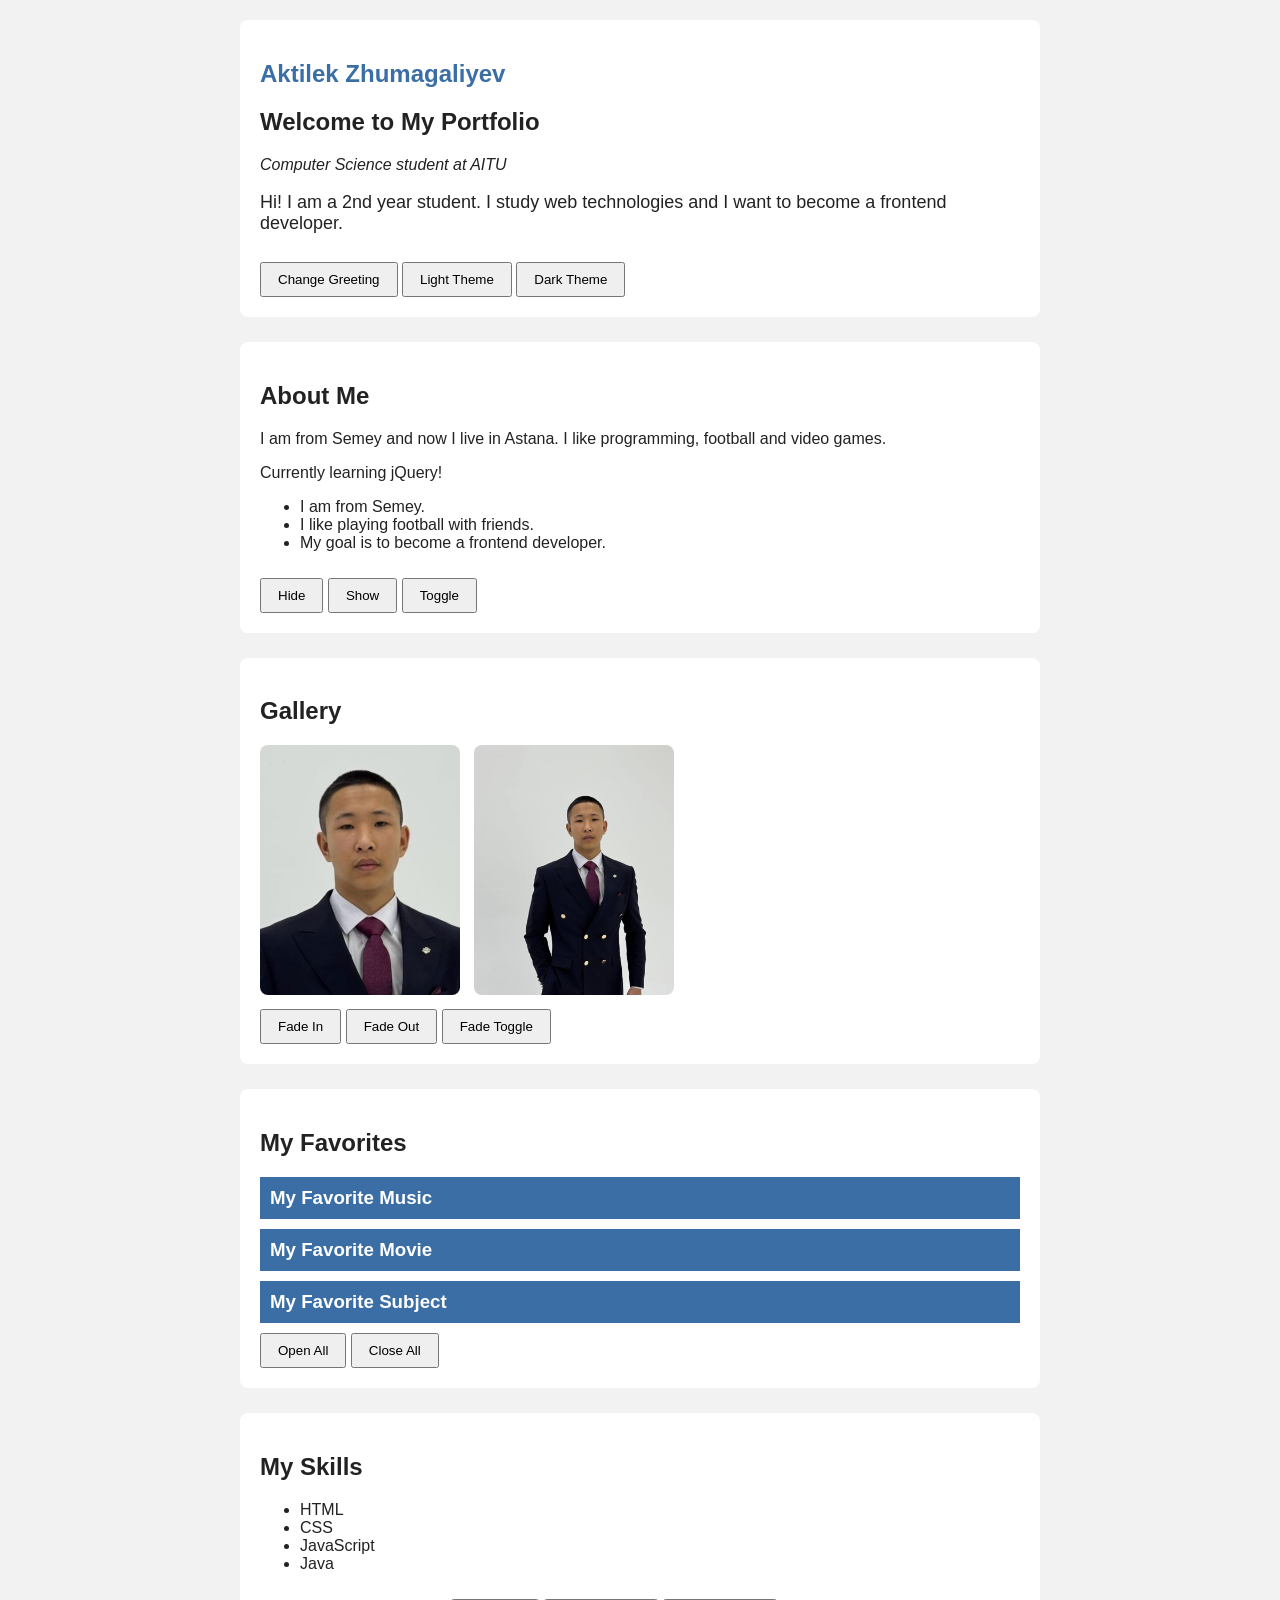
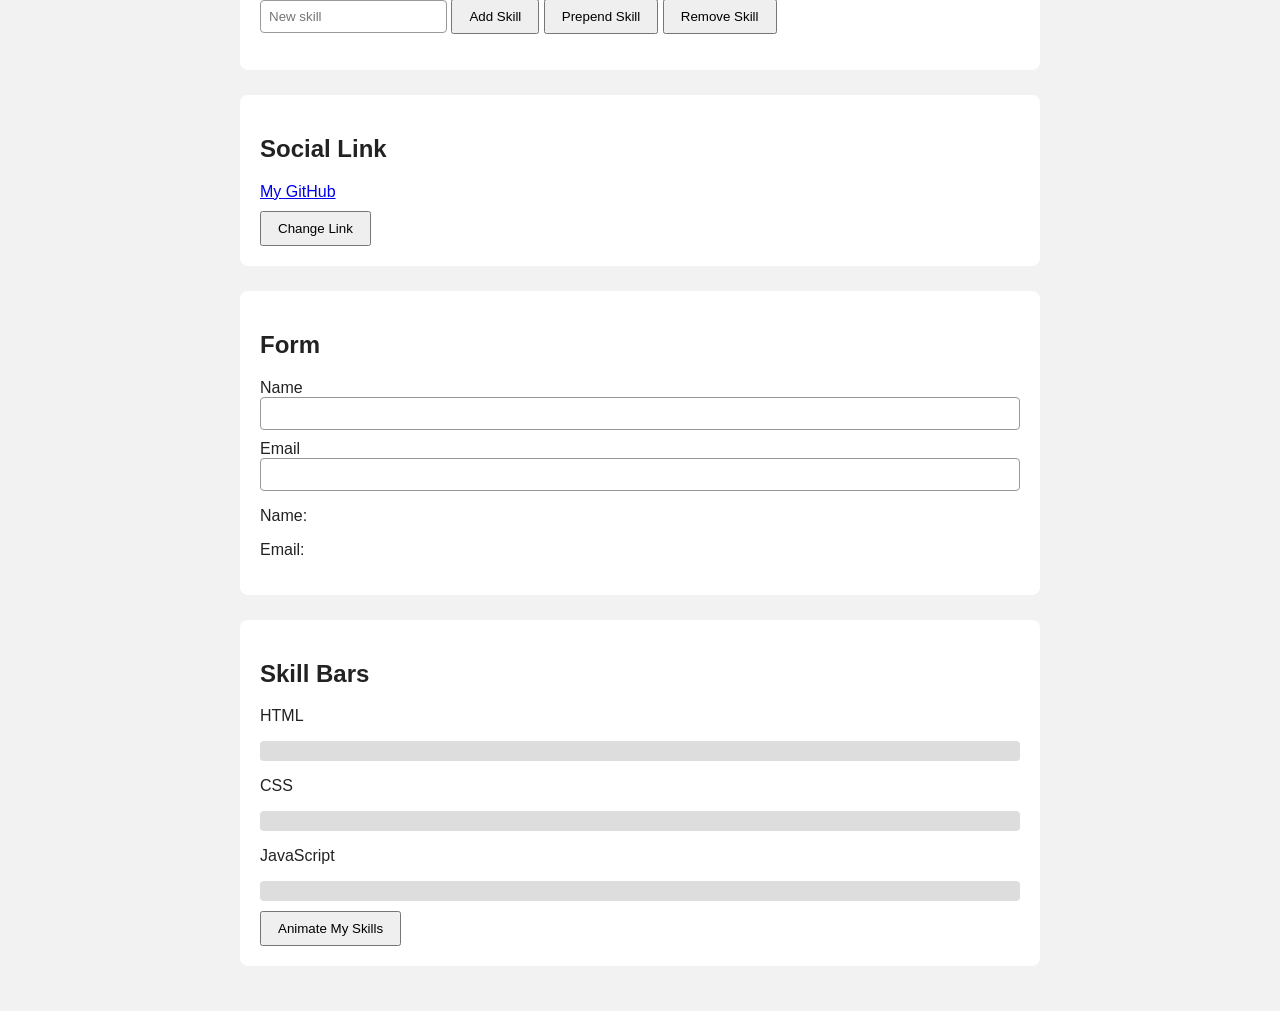
==== commit 3b2b5fd6: "Assignment 6: jQuery" ====
--- a/index.html
+++ b/index.html
@@ -3,50 +3,117 @@
 <head>
     <meta charset="UTF-8">
     <meta name="viewport" content="width=device-width, initial-scale=1.0">
-    <title>Assignment 5 - JavaScript</title>
-    <link rel="stylesheet" href="styles.css?v=5">
+    <title>Assignment 6 - jQuery</title>
+    <link rel="stylesheet" href="styles.css?v=6">
 </head>
 <body>
 
-    <h1>Assignment 5. JavaScript Basics</h1>
+    <section id="profile">
+        <h1>Aktilek Zhumagaliyev</h1>
+        <h2 id="welcome">Welcome to My Portfolio</h2>
+        <p id="headline">Computer Science student at AITU</p>
+        <p class="intro">Hi! I am a 2nd year student. I study web technologies and I want to become a frontend developer.</p>
 
-    <section id="part1">
-        <h2>Part 1. Profile Object</h2>
-        <p>Name: <span id="showName"></span></p>
-        <p>Birth year: <span id="showYear"></span></p>
-        <p>Developer: <span id="showDev"></span></p>
-        <p>Hobbies: <span id="showHobbies"></span></p>
-        <p>Age: <span id="showAge"></span></p>
-        <p>Months old: <span id="showMonths"></span></p>
-        <p>Hobbies count: <span id="showCount"></span></p>
+        <button id="greetBtn">Change Greeting</button>
+        <button id="lightBtn">Light Theme</button>
+        <button id="darkBtn">Dark Theme</button>
     </section>
 
-    <section id="part2">
-        <h2>Part 2. Form</h2>
-        <form id="profileForm">
-            <label for="username">Username</label>
-            <input type="text" id="username" required>
+    <section id="about">
+        <h2>About Me</h2>
+        <p>I am from Semey and now I live in Astana. I like programming, football and video games.</p>
+        <p id="status">Currently learning jQuery!</p>
+        <ul id="facts">
+            <li>I am from Semey.</li>
+            <li>I like playing football with friends.</li>
+            <li>My goal is to become a frontend developer.</li>
+        </ul>
 
-            <label for="birthYear">Birth Year</label>
-            <input type="number" id="birthYear" min="1900" max="2026" required>
-
-            <button type="submit">Create / Update Profile</button>
-        </form>
+        <button id="hideBtn">Hide</button>
+        <button id="showBtn">Show</button>
+        <button id="toggleBtn">Toggle</button>
     </section>
 
-    <section id="part3">
-        <h2>Part 3. Hobbies List</h2>
-        <ul id="hobbyList">
-            <li>Football</li>
-            <li>Games</li>
-            <li>Music</li>
+    <section id="gallery">
+        <h2>Gallery</h2>
+        <div class="images">
+            <img src="images/profile.jpg" alt="Profile picture">
+            <img src="images/photo.jpg" alt="My photo">
+        </div>
+
+        <button id="fadeInBtn">Fade In</button>
+        <button id="fadeOutBtn">Fade Out</button>
+        <button id="fadeToggleBtn">Fade Toggle</button>
+    </section>
+
+    <section id="favorites">
+        <h2>My Favorites</h2>
+
+        <h3 class="panel-title">My Favorite Music</h3>
+        <div class="panel">I like rap and pop music. I listen to music when I study.</div>
+
+        <h3 class="panel-title">My Favorite Movie</h3>
+        <div class="panel">My favorite movie is Interstellar.</div>
+
+        <h3 class="panel-title">My Favorite Subject</h3>
+        <div class="panel">My favorite subject is Web Technologies.</div>
+
+        <button id="openAllBtn">Open All</button>
+        <button id="closeAllBtn">Close All</button>
+    </section>
+
+    <section id="skills">
+        <h2>My Skills</h2>
+        <ul id="skillList">
+            <li>HTML</li>
+            <li>CSS</li>
+            <li>JavaScript</li>
+            <li>Java</li>
         </ul>
 
-        <input type="text" id="newItem" placeholder="New hobby">
-        <button id="addBtn">Add Item</button>
-        <button id="removeBtn">Remove Item</button>
+        <input type="text" id="skillInput" placeholder="New skill">
+        <button id="addBtn">Add Skill</button>
+        <button id="prependBtn">Prepend Skill</button>
+        <button id="removeBtn">Remove Skill</button>
+        <p id="skillMsg"></p>
     </section>
 
+    <section id="social">
+        <h2>Social Link</h2>
+        <a id="socialLink" href="https://github.com/Tilya1" target="_blank">My GitHub</a>
+        <br>
+        <button id="linkBtn">Change Link</button>
+    </section>
+
+    <section id="contact">
+        <h2>Form</h2>
+        <form>
+            <label for="nameInput">Name</label>
+            <input type="text" id="nameInput">
+
+            <label for="emailInput">Email</label>
+            <input type="email" id="emailInput">
+        </form>
+        <p>Name: <span id="showName"></span></p>
+        <p>Email: <span id="showEmail"></span></p>
+    </section>
+
+    <section id="bars">
+        <h2>Skill Bars</h2>
+
+        <p>HTML</p>
+        <div class="bar-box"><div class="bar" id="barHtml"></div></div>
+
+        <p>CSS</p>
+        <div class="bar-box"><div class="bar" id="barCss"></div></div>
+
+        <p>JavaScript</p>
+        <div class="bar-box"><div class="bar" id="barJs"></div></div>
+
+        <button id="animateBtn">Animate My Skills</button>
+    </section>
+
+    <script src="https://code.jquery.com/jquery-3.7.1.min.js"></script>
     <script src="script.js"></script>
 
 </body>
--- a/styles.css
+++ b/styles.css
@@ -1,7 +1,8 @@
 body {
     font-family: Arial, sans-serif;
     background-color: #f2f2f2;
-    max-width: 700px;
+    color: #222;
+    max-width: 800px;
     margin: 0 auto;
     padding: 20px;
 }
@@ -13,32 +14,67 @@
     border-radius: 8px;
 }
 
-label {
-    display: block;
+button {
     margin-top: 10px;
+    padding: 8px 16px;
+    cursor: pointer;
 }
 
 input {
     padding: 8px;
     border: 1px solid #999;
     border-radius: 4px;
-    box-sizing: border-box;
+}
+
+label {
+    display: block;
+    margin-top: 10px;
 }
 
 form input {
     width: 100%;
+    box-sizing: border-box;
 }
 
-button {
-    margin-top: 10px;
-    padding: 8px 16px;
-    cursor: pointer;
+.images img {
+    width: 200px;
+    height: 250px;
+    object-fit: cover;
+    border-radius: 8px;
+    margin-right: 10px;
 }
 
-span {
-    font-weight: bold;
+.panel-title {
+    padding: 10px;
+    background-color: #3a6ea5;
+    color: white;
+    cursor: pointer;
+    margin: 10px 0 0 0;
 }
 
-li {
-    margin: 5px 0;
+.panel {
+    display: none;
+    padding: 10px;
+    border: 1px solid #3a6ea5;
 }
+
+.bar-box {
+    width: 100%;
+    height: 20px;
+    background-color: #ddd;
+    border-radius: 4px;
+}
+
+.bar {
+    width: 0;
+    height: 20px;
+    background-color: #3a6ea5;
+    border-radius: 4px;
+}
+
+@media (max-width: 576px) {
+    .images img {
+        width: 100%;
+        margin-bottom: 10px;
+    }
+}
